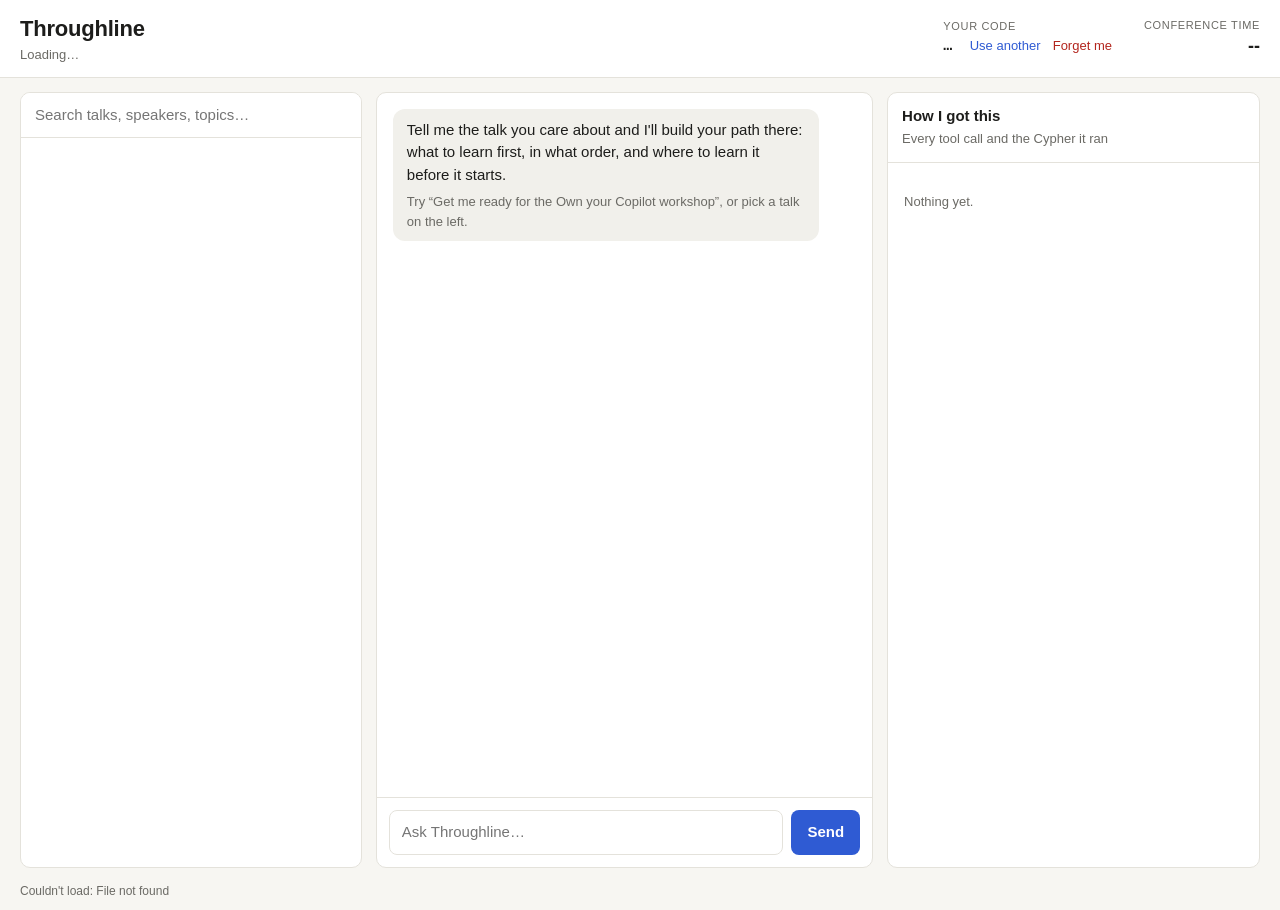
==== web/index.html @ fb311000 "Agent-first app: graph-tool agent, trace panel, concept graph - agent.py: OpenAI agent that answers " ====
<!doctype html>
<html lang="en">
<head>
  <meta charset="utf-8">
  <meta name="viewport" content="width=device-width, initial-scale=1">
  <title>Throughline</title>
  <link rel="stylesheet" href="style.css">
</head>
<body>
  <header class="top">
    <div class="brand">
      <h1>Throughline</h1>
      <p class="sub" id="conference">Loading…</p>
    </div>
    <div class="top-right">
      <div class="attendee">
        <span class="label">Your code</span>
        <span id="attendee-code">…</span>
        <button class="link" id="switch-code" title="Come back with an earlier code">Use another</button>
        <button class="link danger" id="forget" title="Delete everything Throughline remembers about you">Forget me</button>
      </div>
      <div class="clock" title="The on-screen conference clock">
        <span class="label">Conference time</span>
        <span id="clock">--</span>
      </div>
    </div>
  </header>

  <main class="layout">
    <section class="panel schedule">
      <input id="search" type="search" placeholder="Search talks, speakers, topics…" autocomplete="off">
      <div id="talks" class="talks"></div>
    </section>

    <section class="panel chat">
      <div id="messages" class="messages">
        <div class="msg agent">
          <p>Tell me the talk you care about and I'll build your path there: what to learn first, in what order, and where to learn it before it starts.</p>
          <p class="hint">Try “Get me ready for the Own your Copilot workshop”, or pick a talk on the left.</p>
        </div>
      </div>
      <form id="composer" class="composer">
        <input id="input" type="text" placeholder="Ask Throughline…" autocomplete="off">
        <button class="primary" type="submit">Send</button>
      </form>
    </section>

    <section class="panel trace">
      <div class="trace-head">
        <h2>How I got this</h2>
        <span class="muted">Every tool call and the Cypher it ran</span>
      </div>
      <div id="trace" class="trace-list"><p class="muted pad">Nothing yet.</p></div>
    </section>
  </main>

  <footer class="status" id="status"></footer>
  <script src="app.js"></script>
</body>
</html>
---- web/style.css ----
:root {
  --bg: #f7f6f2;
  --panel: #ffffff;
  --ink: #1d1d1b;
  --muted: #6b6a65;
  --line: #e4e2db;
  --accent: #2f5bd3;
  --accent-soft: #e8eefc;
  --danger: #b3261e;
  --code-bg: #f1f0eb;
  --l100: #2e7d4f;
  --l200: #b26a00;
  --l300: #b3261e;
}

@media (prefers-color-scheme: dark) {
  :root {
    --bg: #161615;
    --panel: #1f1f1d;
    --ink: #ecebe6;
    --muted: #a3a29b;
    --line: #34332f;
    --accent: #7c9cff;
    --accent-soft: #263257;
    --danger: #ff7b72;
    --code-bg: #2a2a27;
    --l100: #5fc78a;
    --l200: #f0a33a;
    --l300: #ff7b72;
  }
}

* { box-sizing: border-box; }

body {
  margin: 0;
  background: var(--bg);
  color: var(--ink);
  font: 15px/1.5 -apple-system, BlinkMacSystemFont, "Segoe UI", sans-serif;
}

.top {
  display: flex;
  justify-content: space-between;
  align-items: center;
  gap: 16px;
  padding: 12px 20px;
  border-bottom: 1px solid var(--line);
  background: var(--panel);
}
h1 { margin: 0; font-size: 22px; letter-spacing: -0.01em; }
.sub { margin: 0; color: var(--muted); font-size: 13px; }
.top-right { display: flex; align-items: center; gap: 28px; }
.label { display: block; font-size: 11px; text-transform: uppercase; letter-spacing: 0.06em; color: var(--muted); }
.attendee #attendee-code { font-weight: 700; font-family: ui-monospace, Menlo, monospace; letter-spacing: 0.08em; margin-right: 8px; }
.clock { text-align: right; }
#clock { font-size: 18px; font-weight: 600; font-variant-numeric: tabular-nums; }

button { font: inherit; cursor: pointer; }
.link { border: 0; background: none; color: var(--accent); padding: 0 4px; font-size: 13px; }
.link.danger { color: var(--danger); }

.layout {
  display: grid;
  grid-template-columns: minmax(280px, 1.1fr) minmax(360px, 1.6fr) minmax(300px, 1.2fr);
  gap: 14px;
  padding: 14px 20px;
  height: calc(100vh - 96px);
}

.panel {
  background: var(--panel);
  border: 1px solid var(--line);
  border-radius: 10px;
  overflow: hidden;
  display: flex;
  flex-direction: column;
  min-height: 0;
}

/* schedule */
.schedule input {
  padding: 11px 14px;
  border: 0;
  border-bottom: 1px solid var(--line);
  background: var(--panel);
  color: var(--ink);
  font: inherit;
}
.talks { overflow-y: auto; }
.day { margin: 0; padding: 10px 14px 6px; font-size: 12px; text-transform: uppercase; letter-spacing: 0.06em; color: var(--muted); }
.talk { display: flex; gap: 10px; padding: 9px 14px; border-top: 1px solid var(--line); cursor: pointer; }
.talk:hover { background: color-mix(in srgb, var(--accent) 5%, transparent); }
.when { flex: 0 0 64px; color: var(--muted); font-variant-numeric: tabular-nums; font-size: 13px; padding-top: 1px; }
.what { display: flex; flex-direction: column; gap: 2px; min-width: 0; }
.title { font-weight: 550; font-size: 14px; }
.meta { color: var(--muted); font-size: 12px; }
.actions { display: none; gap: 6px; flex-wrap: wrap; margin-top: 6px; }
.talk.open .actions, .talk:hover .actions { display: flex; }
.chip { border: 1px solid var(--accent); background: var(--accent); color: #fff; border-radius: 999px; padding: 2px 10px; font-size: 12px; }
.chip.ghost { background: none; color: var(--accent); }

.level { display: inline-block; margin-right: 6px; padding: 0 6px; border-radius: 4px; font-size: 11px; font-weight: 700; color: #fff; }
.l100 { background: var(--l100); }
.l200 { background: var(--l200); }
.l300 { background: var(--l300); }

/* chat */
.messages { flex: 1; overflow-y: auto; padding: 16px; display: flex; flex-direction: column; gap: 12px; }
.msg { max-width: 92%; padding: 10px 14px; border-radius: 12px; }
.msg p { margin: 0 0 6px; }
.msg p:last-child { margin-bottom: 0; }
.msg ol { margin: 6px 0; padding-left: 20px; }
.msg li { margin-bottom: 6px; }
.msg.user { align-self: flex-end; background: var(--accent); color: #fff; }
.msg.agent { align-self: flex-start; background: var(--code-bg); }
.msg.card { border: 1px solid var(--line); background: var(--panel); }
.msg.pending { opacity: 0.6; }
.hint, .muted { color: var(--muted); font-size: 13px; }
.note { color: var(--l200); font-size: 13px; }
.error { color: var(--danger); }
.composer { display: flex; gap: 8px; padding: 12px; border-top: 1px solid var(--line); }
.composer input { flex: 1; padding: 10px 12px; border: 1px solid var(--line); border-radius: 8px; background: var(--panel); color: var(--ink); font: inherit; }
.primary { padding: 10px 16px; border: 0; border-radius: 8px; background: var(--accent); color: #fff; font-weight: 600; }

/* trace */
.trace-head { padding: 12px 14px; border-bottom: 1px solid var(--line); }
.trace-head h2 { margin: 0; font-size: 15px; }
.trace-list { overflow-y: auto; padding: 8px; }
.pad { padding: 8px; }
.step { border: 1px solid var(--line); border-radius: 8px; margin-bottom: 8px; padding: 6px 10px; }
.step summary { cursor: pointer; font-size: 13px; }
.step-n { display: inline-block; min-width: 18px; height: 18px; border-radius: 50%; background: var(--accent-soft); color: var(--accent); text-align: center; font-size: 11px; font-weight: 700; line-height: 18px; }
.step code { font-weight: 700; }
pre { white-space: pre-wrap; word-break: break-word; font: 12px/1.45 ui-monospace, Menlo, monospace; border-radius: 6px; padding: 8px; margin: 8px 0 4px; }
.cypher { background: var(--accent-soft); }
.result { background: var(--code-bg); max-height: 260px; overflow-y: auto; }

.status { padding: 0 20px 10px; color: var(--muted); font-size: 12px; }

@media (max-width: 1000px) {
  .layout { grid-template-columns: 1fr; height: auto; }
  .panel { max-height: 70vh; }
  .top { flex-wrap: wrap; }
}
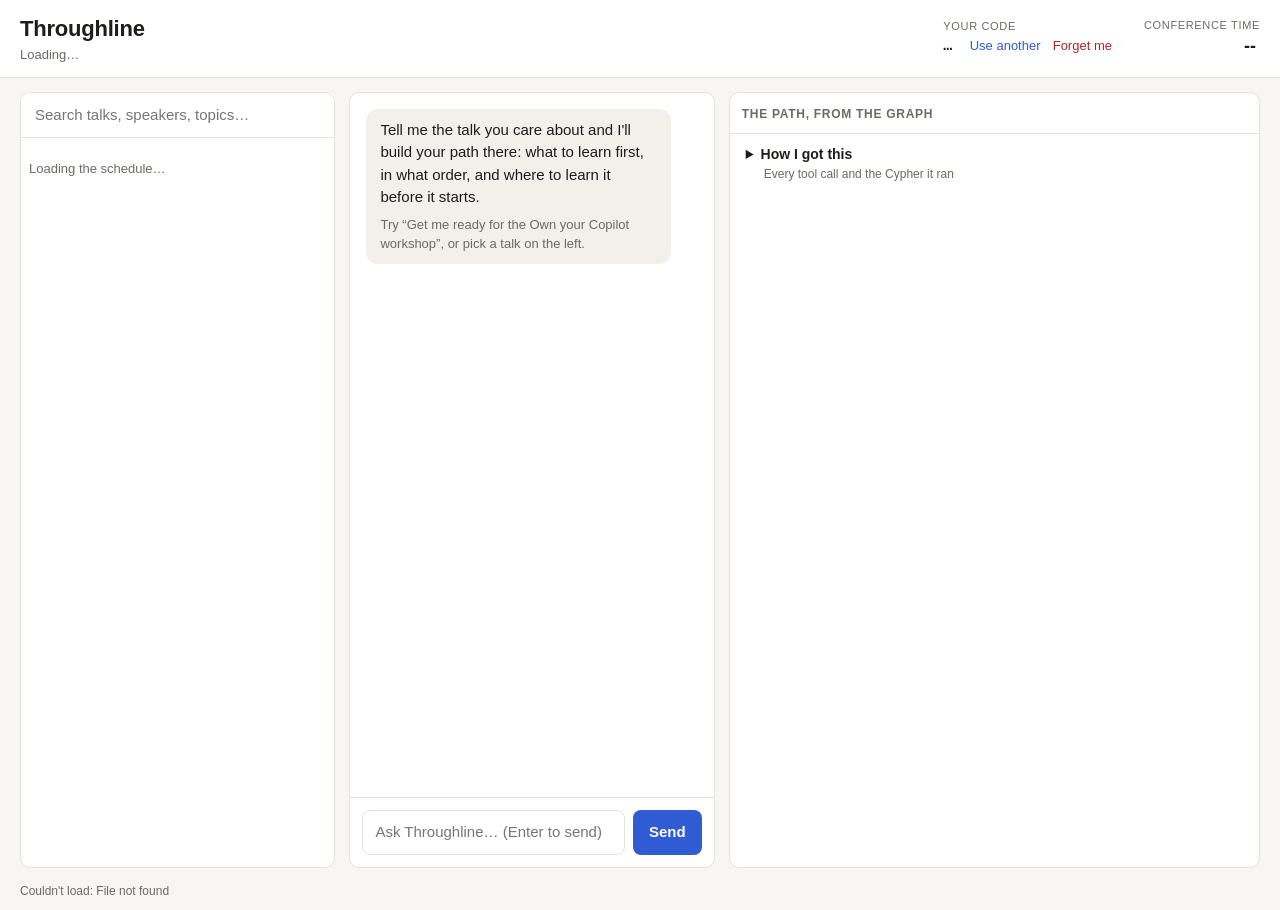
==== commit 3d8bc02c: "Attendee view: clickable path graph, day timeline, readiness progress - The path drawn as a node-lin" ====
--- a/web/index.html
+++ b/web/index.html
@@ -29,7 +29,7 @@
   <main class="layout">
     <section class="panel schedule">
       <input id="search" type="search" placeholder="Search talks, speakers, topics…" autocomplete="off">
-      <div id="talks" class="talks"></div>
+      <div id="talks" class="talks"><p class="muted pad">Loading the schedule…</p></div>
     </section>
 
     <section class="panel chat">
@@ -40,21 +40,49 @@
         </div>
       </div>
       <form id="composer" class="composer">
-        <input id="input" type="text" placeholder="Ask Throughline…" autocomplete="off">
+        <input id="input" type="text" placeholder="Ask Throughline… (Enter to send)" autocomplete="off" enterkeyhint="send">
         <button class="primary" type="submit">Send</button>
       </form>
     </section>
 
-    <section class="panel trace">
-      <div class="trace-head">
-        <h2>How I got this</h2>
-        <span class="muted">Every tool call and the Cypher it ran</span>
+    <section class="panel readiness">
+      <div id="ready-head" class="ready-head"></div>
+      <div class="ready-body">
+        <div id="graph-wrap" class="graph-wrap">
+          <div class="graph-bar">
+            <h3>The path, from the graph</h3>
+            <button class="link" id="toggle-alts" hidden></button>
+          </div>
+          <div id="graph" class="graph" hidden></div>
+          <div id="path" class="path"></div>
+          <div id="legend" class="legend" hidden>
+            <span><i class="sw sw-learn"></i>Where to learn</span>
+            <span><i class="sw sw-concept"></i>Concept to learn</span>
+            <span><i class="sw sw-known"></i>Already known</span>
+            <span><i class="sw sw-target"></i>Your talk</span>
+            <span class="muted"><span id="legend-faded">Faded = other options · </span>Click any box for the evidence</span>
+          </div>
+          <div class="graph-loading" aria-hidden="true"><span class="spinner"></span> Tracing the path…</div>
+        </div>
+        <div id="dayplan" class="dayplan"></div>
+        <details id="how" class="how">
+          <summary><strong>How I got this</strong> <span id="how-count" class="muted"></span>
+            <span class="muted how-sub">Every tool call and the Cypher it ran</span></summary>
+          <div id="trace" class="trace-list"><p class="muted pad">Nothing yet. Ask the agent, or use “Plan without AI” on a talk.</p></div>
+        </details>
       </div>
-      <div id="trace" class="trace-list"><p class="muted pad">Nothing yet.</p></div>
     </section>
   </main>
 
+  <dialog id="detail" class="detail" aria-label="Details">
+    <button class="close" data-close aria-label="Close">×</button>
+    <div id="detail-body"></div>
+  </dialog>
+
   <footer class="status" id="status"></footer>
+  <script src="vendor/cytoscape.min.js"></script>
+  <script src="vendor/dagre.min.js"></script>
+  <script src="vendor/cytoscape-dagre.js"></script>
   <script src="app.js"></script>
 </body>
 </html>
--- a/web/style.css
+++ b/web/style.css
@@ -4,10 +4,16 @@
   --ink: #1d1d1b;
   --muted: #6b6a65;
   --line: #e4e2db;
+  --edge: #c4c1b6;
   --accent: #2f5bd3;
   --accent-soft: #e8eefc;
+  --on-accent: #ffffff;
   --danger: #b3261e;
   --code-bg: #f1f0eb;
+  --ok: #2e7d4f;
+  --ok-soft: #e4f3ea;
+  --warn: #9a5b00;
+  --warn-soft: #fdf1de;
   --l100: #2e7d4f;
   --l200: #b26a00;
   --l300: #b3261e;
@@ -20,17 +26,24 @@
     --ink: #ecebe6;
     --muted: #a3a29b;
     --line: #34332f;
+    --edge: #55534d;
     --accent: #7c9cff;
     --accent-soft: #263257;
+    --on-accent: #10172e;
     --danger: #ff7b72;
     --code-bg: #2a2a27;
-    --l100: #5fc78a;
-    --l200: #f0a33a;
-    --l300: #ff7b72;
+    --ok: #5fc78a;
+    --ok-soft: #1c3326;
+    --warn: #f0a33a;
+    --warn-soft: #3a2b14;
+    --l100: #3f9e68;
+    --l200: #c98420;
+    --l300: #d9534b;
   }
 }
 
 * { box-sizing: border-box; }
+[hidden] { display: none !important; }
 
 body {
   margin: 0;
@@ -54,15 +67,19 @@
 .label { display: block; font-size: 11px; text-transform: uppercase; letter-spacing: 0.06em; color: var(--muted); }
 .attendee #attendee-code { font-weight: 700; font-family: ui-monospace, Menlo, monospace; letter-spacing: 0.08em; margin-right: 8px; }
 .clock { text-align: right; }
-#clock { font-size: 18px; font-weight: 600; font-variant-numeric: tabular-nums; }
+#clock { font-size: 18px; font-weight: 600; font-variant-numeric: tabular-nums; border-radius: 6px; padding: 0 4px; }
+#clock.tick { animation: tick 1.4s ease-out; }
+@keyframes tick { 0% { background: var(--accent-soft); color: var(--accent); } 100% { background: transparent; } }
 
 button { font: inherit; cursor: pointer; }
+button:disabled { cursor: default; opacity: 0.6; }
 .link { border: 0; background: none; color: var(--accent); padding: 0 4px; font-size: 13px; }
 .link.danger { color: var(--danger); }
+:focus-visible { outline: 2px solid var(--accent); outline-offset: 2px; }
 
 .layout {
   display: grid;
-  grid-template-columns: minmax(280px, 1.1fr) minmax(360px, 1.6fr) minmax(300px, 1.2fr);
+  grid-template-columns: minmax(260px, 0.95fr) minmax(320px, 1.1fr) minmax(420px, 1.6fr);
   gap: 14px;
   padding: 14px 20px;
   height: calc(100vh - 96px);
@@ -89,16 +106,23 @@
 }
 .talks { overflow-y: auto; }
 .day { margin: 0; padding: 10px 14px 6px; font-size: 12px; text-transform: uppercase; letter-spacing: 0.06em; color: var(--muted); }
-.talk { display: flex; gap: 10px; padding: 9px 14px; border-top: 1px solid var(--line); cursor: pointer; }
+.talk { display: flex; gap: 10px; padding: 9px 14px; border-top: 1px solid var(--line); cursor: pointer; border-left: 3px solid transparent; }
 .talk:hover { background: color-mix(in srgb, var(--accent) 5%, transparent); }
+.talk.is-target { border-left-color: var(--accent); background: color-mix(in srgb, var(--accent) 8%, transparent); }
+.talk.in-plan { border-left-color: color-mix(in srgb, var(--accent) 55%, transparent); }
+.talk.attended .title { color: var(--muted); }
 .when { flex: 0 0 64px; color: var(--muted); font-variant-numeric: tabular-nums; font-size: 13px; padding-top: 1px; }
 .what { display: flex; flex-direction: column; gap: 2px; min-width: 0; }
 .title { font-weight: 550; font-size: 14px; }
 .meta { color: var(--muted); font-size: 12px; }
 .actions { display: none; gap: 6px; flex-wrap: wrap; margin-top: 6px; }
-.talk.open .actions, .talk:hover .actions { display: flex; }
-.chip { border: 1px solid var(--accent); background: var(--accent); color: #fff; border-radius: 999px; padding: 2px 10px; font-size: 12px; }
+.talk:hover .actions, .talk:focus-within .actions { display: flex; }
+.chip { border: 1px solid var(--accent); background: var(--accent); color: var(--on-accent); border-radius: 999px; padding: 2px 10px; font-size: 12px; }
 .chip.ghost { background: none; color: var(--accent); }
+.badge { display: inline-block; margin-left: 4px; padding: 0 6px; border-radius: 999px; font-size: 11px; font-weight: 600; white-space: nowrap; }
+.badge.target { background: var(--accent); color: var(--on-accent); }
+.badge.plan { background: var(--accent-soft); color: var(--accent); }
+.badge.done { background: var(--ok-soft); color: var(--ok); }
 
 .level { display: inline-block; margin-right: 6px; padding: 0 6px; border-radius: 4px; font-size: 11px; font-weight: 700; color: #fff; }
 .l100 { background: var(--l100); }
@@ -107,26 +131,108 @@
 
 /* chat */
 .messages { flex: 1; overflow-y: auto; padding: 16px; display: flex; flex-direction: column; gap: 12px; }
-.msg { max-width: 92%; padding: 10px 14px; border-radius: 12px; }
+.msg { max-width: 92%; padding: 10px 14px; border-radius: 12px; animation: rise 0.25s ease-out; }
 .msg p { margin: 0 0 6px; }
 .msg p:last-child { margin-bottom: 0; }
 .msg ol { margin: 6px 0; padding-left: 20px; }
 .msg li { margin-bottom: 6px; }
-.msg.user { align-self: flex-end; background: var(--accent); color: #fff; }
+.msg.user { align-self: flex-end; background: var(--accent); color: var(--on-accent); }
 .msg.agent { align-self: flex-start; background: var(--code-bg); }
 .msg.card { border: 1px solid var(--line); background: var(--panel); }
-.msg.pending { opacity: 0.6; }
+.msg.pending { color: var(--muted); }
+.dots span { animation: blink 1.2s infinite; }
+.dots span:nth-child(2) { animation-delay: 0.2s; }
+.dots span:nth-child(3) { animation-delay: 0.4s; }
+@keyframes blink { 0%, 80%, 100% { opacity: 0.2; } 40% { opacity: 1; } }
+@keyframes rise { from { opacity: 0; transform: translateY(4px); } to { opacity: 1; transform: none; } }
 .hint, .muted { color: var(--muted); font-size: 13px; }
-.note { color: var(--l200); font-size: 13px; }
+.small { font-size: 12px; }
+.note { color: var(--warn); font-size: 13px; }
 .error { color: var(--danger); }
 .composer { display: flex; gap: 8px; padding: 12px; border-top: 1px solid var(--line); }
 .composer input { flex: 1; padding: 10px 12px; border: 1px solid var(--line); border-radius: 8px; background: var(--panel); color: var(--ink); font: inherit; }
-.primary { padding: 10px 16px; border: 0; border-radius: 8px; background: var(--accent); color: #fff; font-weight: 600; }
-
-/* trace */
-.trace-head { padding: 12px 14px; border-bottom: 1px solid var(--line); }
-.trace-head h2 { margin: 0; font-size: 15px; }
-.trace-list { overflow-y: auto; padding: 8px; }
+.primary { display: inline-block; padding: 10px 16px; border: 0; border-radius: 8px; background: var(--accent); color: var(--on-accent); font-weight: 600; text-decoration: none; }
+.secondary { padding: 9px 14px; border: 1px solid var(--accent); border-radius: 8px; background: none; color: var(--accent); font-weight: 600; }
+
+/* readiness panel */
+.ready-head { padding: 12px 16px; border-bottom: 1px solid var(--line); }
+.ready-head:empty { display: none; }
+.empty-head h2 { margin: 0 0 4px; font-size: 16px; }
+.empty-head p { margin: 0; }
+.head-title { display: block; border: 0; background: none; padding: 0; color: var(--ink); font-size: 17px; font-weight: 700; text-align: left; line-height: 1.3; }
+.head-title:hover { color: var(--accent); }
+.progress { display: flex; align-items: center; gap: 12px; margin-top: 10px; }
+.bar { flex: 0 0 160px; height: 8px; border-radius: 999px; background: var(--line); overflow: hidden; }
+.bar span { display: block; height: 100%; background: var(--ok); border-radius: inherit; transition: width 0.6s ease; }
+.progress-text { font-size: 14px; }
+
+.ready-banner { display: flex; gap: 12px; align-items: flex-start; margin-top: 10px; padding: 12px 14px; border-radius: 10px; background: var(--ok-soft); border: 1px solid var(--ok); color: var(--ink); }
+.ready-banner strong { font-size: 17px; color: var(--ok); }
+.ready-banner.celebrate { animation: pop 0.7s cubic-bezier(.2, 1.4, .4, 1); }
+.ready-banner.celebrate .big-check { animation: spin-in 0.7s ease-out; }
+@keyframes pop { 0% { transform: scale(0.96); opacity: 0.4; } 60% { transform: scale(1.02); opacity: 1; } 100% { transform: none; } }
+@keyframes spin-in { from { transform: scale(0.3) rotate(-90deg); } to { transform: none; } }
+.big-check { flex: 0 0 auto; display: inline-flex; align-items: center; justify-content: center; width: 34px; height: 34px; border-radius: 50%; background: var(--ok); color: var(--panel); font-weight: 800; font-size: 19px; }
+.big-check.small { width: 22px; height: 22px; font-size: 13px; vertical-align: middle; margin-right: 6px; }
+.known-list { margin: 6px 0 0; padding: 0; list-style: none; font-size: 14px; }
+.tick-mark { color: var(--ok); font-weight: 700; }
+
+.ready-body { flex: 1; min-height: 0; overflow-y: auto; }
+.graph-wrap { position: relative; padding: 8px 12px 6px; border-bottom: 1px solid var(--line); }
+.graph-bar { display: flex; justify-content: space-between; align-items: center; }
+.graph-bar h3, .dayplan h3 { margin: 4px 0; font-size: 12px; text-transform: uppercase; letter-spacing: 0.06em; color: var(--muted); }
+.graph { width: 100%; height: 300px; }
+.graph-empty { padding: 14px 4px; font-size: 14px; }
+.legend { display: flex; flex-wrap: wrap; gap: 6px 14px; padding: 4px 2px 2px; font-size: 12px; color: var(--ink); }
+.legend .muted { font-size: 12px; }
+.sw { display: inline-block; width: 12px; height: 12px; border-radius: 3px; margin-right: 5px; vertical-align: -1px; border: 2px solid var(--edge); background: var(--panel); }
+.sw-learn { border-color: var(--accent); }
+.sw-concept { border-color: var(--accent); background: var(--accent-soft); }
+.sw-known { border-color: var(--ok); background: var(--ok-soft); }
+.sw-target { border-color: var(--accent); background: var(--accent); }
+.graph-loading { display: none; position: absolute; inset: 0; align-items: center; justify-content: center; gap: 8px; background: color-mix(in srgb, var(--panel) 75%, transparent); color: var(--muted); font-size: 14px; }
+.graph-wrap.loading .graph-loading { display: flex; }
+.spinner { width: 16px; height: 16px; border-radius: 50%; border: 2px solid var(--line); border-top-color: var(--accent); animation: spin 0.8s linear infinite; }
+@keyframes spin { to { transform: rotate(360deg); } }
+
+/* the day plan */
+.dayplan { padding: 8px 16px 12px; border-bottom: 1px solid var(--line); }
+.dayplan:empty { display: none; }
+.timeline { list-style: none; margin: 4px 0 0; padding: 0; position: relative; }
+.timeline::before { content: ""; position: absolute; left: 81px; top: 8px; bottom: 8px; width: 2px; background: var(--line); }
+.row { display: grid; grid-template-columns: 66px 1fr; gap: 32px; padding: 8px 0; position: relative; animation: rise 0.3s ease-out; }
+.row::before { content: ""; position: absolute; left: 75px; top: 14px; width: 12px; height: 12px; border-radius: 50%; background: var(--panel); border: 2px solid var(--accent); }
+.row.final::before { background: var(--accent); }
+.row.has-clash::before, .row.gap::before { border-color: var(--warn); }
+.row.explainer::before { border-style: dashed; }
+.row-time { text-align: right; font-variant-numeric: tabular-nums; line-height: 1.25; }
+.row-time span { display: block; font-size: 11px; text-transform: uppercase; letter-spacing: 0.05em; color: var(--muted); }
+.row-time strong { font-size: 14px; white-space: nowrap; }
+.row-what { min-width: 0; }
+.row-title { display: block; border: 0; background: none; padding: 0; color: var(--ink); font-weight: 600; font-size: 14px; text-align: left; text-decoration: none; line-height: 1.35; }
+button.row-title:hover, a.row-title:hover { color: var(--accent); }
+a.row-title { color: var(--accent); }
+.row.final .row-title { color: var(--accent); }
+.covers { display: flex; flex-wrap: wrap; gap: 4px; margin-top: 4px; }
+.cover { font-size: 12px; padding: 1px 8px; border-radius: 999px; background: var(--accent-soft); color: var(--accent); font-weight: 600; }
+.row-note { margin-top: 6px; font-size: 13px; color: var(--muted); }
+.row-note.clash { padding: 4px 8px; border-radius: 6px; background: var(--warn-soft); color: var(--warn); font-weight: 550; }
+
+/* how I got this */
+.how { padding: 0 12px 12px; }
+.how > summary { cursor: pointer; padding: 10px 4px; font-size: 14px; }
+.how-sub { display: block; font-size: 12px; margin-left: 18px; }
+.trace-list { padding: 0; }
+
+/* text fallback for the path */
+.path:empty { display: none; }
+.node { border: 1px solid var(--line); border-radius: 8px; padding: 8px 10px; font-size: 13px; background: var(--panel); }
+.node.target { border-color: var(--accent); background: var(--accent-soft); font-weight: 600; }
+.node.ready { border-color: var(--ok); margin-top: 8px; }
+.node .why, .node .learn { margin-top: 4px; }
+q { color: var(--muted); font-style: italic; }
+.arrow { text-align: center; color: var(--muted); line-height: 1.4; }
+.unsure { font-size: 11px; color: var(--warn); border: 1px solid var(--warn); border-radius: 4px; padding: 0 4px; font-style: normal; }
 .pad { padding: 8px; }
 .step { border: 1px solid var(--line); border-radius: 8px; margin-bottom: 8px; padding: 6px 10px; }
 .step summary { cursor: pointer; font-size: 13px; }
@@ -136,10 +242,34 @@
 .cypher { background: var(--accent-soft); }
 .result { background: var(--code-bg); max-height: 260px; overflow-y: auto; }
 
+/* details dialog */
+.detail { width: min(600px, 92vw); max-height: 86vh; padding: 22px 24px 18px; border: 1px solid var(--line); border-radius: 14px; background: var(--panel); color: var(--ink); box-shadow: 0 20px 60px rgba(0, 0, 0, 0.25); }
+.detail[open] { animation: rise 0.2s ease-out; }
+.detail::backdrop { background: rgba(10, 10, 10, 0.4); }
+.detail h2 { margin: 2px 32px 8px 0; font-size: 20px; line-height: 1.3; }
+.detail h3 { margin: 16px 0 6px; font-size: 12px; text-transform: uppercase; letter-spacing: 0.06em; color: var(--muted); }
+.detail .close { position: absolute; top: 10px; right: 12px; border: 0; background: none; color: var(--muted); font-size: 24px; line-height: 1; padding: 4px 8px; }
+.detail .close:hover { color: var(--ink); }
+.definition { font-size: 15px; }
+.abstract { font-size: 14px; }
+.facts { display: flex; flex-wrap: wrap; gap: 6px 16px; font-size: 14px; margin-bottom: 8px; }
+.evidence { margin: 0; padding-left: 18px; font-size: 14px; }
+.evidence li { margin-bottom: 6px; }
+.evidence li.alt { color: var(--muted); }
+.pill { display: inline-block; padding: 0 8px; border-radius: 999px; font-size: 12px; font-weight: 600; background: var(--accent-soft); color: var(--accent); }
+.pill.ok { background: var(--ok-soft); color: var(--ok); }
+.topics { display: flex; flex-wrap: wrap; gap: 4px; margin-top: 10px; }
+.topic { font-size: 12px; padding: 1px 8px; border-radius: 999px; border: 1px solid var(--line); color: var(--muted); }
+.dialog-actions { display: flex; flex-wrap: wrap; gap: 8px; margin-top: 16px; }
+
 .status { padding: 0 20px 10px; color: var(--muted); font-size: 12px; }
 
-@media (max-width: 1000px) {
+@media (prefers-reduced-motion: reduce) {
+  *, *::before, *::after { animation: none !important; transition: none !important; }
+}
+
+@media (max-width: 1100px) {
   .layout { grid-template-columns: 1fr; height: auto; }
-  .panel { max-height: 70vh; }
+  .panel { max-height: 80vh; }
   .top { flex-wrap: wrap; }
 }
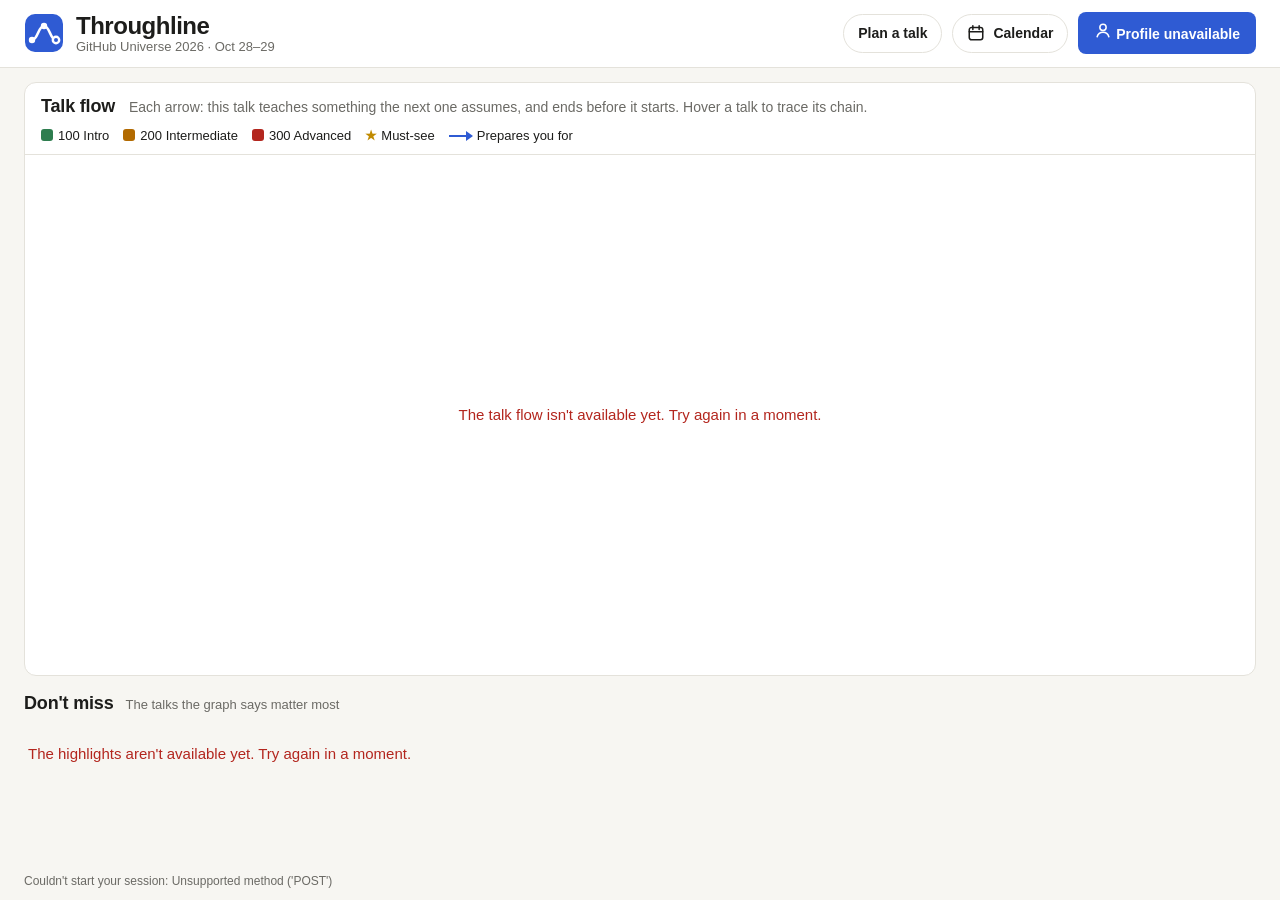
==== commit ca257fdc: "Landing page: the conference as a talk flow, don't-miss talks, calendar - Talk flow graph (Cytoscape" ====
--- a/web/index.html
+++ b/web/index.html
@@ -4,85 +4,109 @@
   <meta charset="utf-8">
   <meta name="viewport" content="width=device-width, initial-scale=1">
   <title>Throughline</title>
-  <link rel="stylesheet" href="style.css">
+  <link rel="icon" href="data:image/svg+xml,%3Csvg xmlns='http://www.w3.org/2000/svg' viewBox='0 0 40 40'%3E%3Crect width='40' height='40' rx='10' fill='%232f5bd3'/%3E%3Cpath d='M8 27C14 27 14 13 20 13S26 27 32 27' fill='none' stroke='white' stroke-width='3' stroke-linecap='round'/%3E%3C/svg%3E">
+  <link rel="stylesheet" href="landing.css">
 </head>
 <body>
-  <header class="top">
-    <div class="brand">
-      <h1>Throughline</h1>
-      <p class="sub" id="conference">Loading…</p>
-    </div>
-    <div class="top-right">
-      <div class="attendee">
-        <span class="label">Your code</span>
-        <span id="attendee-code">…</span>
-        <button class="link" id="switch-code" title="Come back with an earlier code">Use another</button>
-        <button class="link danger" id="forget" title="Delete everything Throughline remembers about you">Forget me</button>
-      </div>
-      <div class="clock" title="The on-screen conference clock">
-        <span class="label">Conference time</span>
-        <span id="clock">--</span>
-      </div>
-    </div>
+  <header class="lp-top">
+    <a class="lp-brand" href="/" aria-label="Throughline home">
+      <svg class="lp-logo" viewBox="0 0 40 40" aria-hidden="true">
+        <rect x="1" y="1" width="38" height="38" rx="10" class="lp-logo-bg"/>
+        <path d="M8 27 C 14 27, 14 13, 20 13 S 26 27, 32 27" class="lp-logo-line"/>
+        <circle cx="8" cy="27" r="3.2" class="lp-logo-dot"/>
+        <circle cx="20" cy="13" r="3.2" class="lp-logo-dot"/>
+        <circle cx="32" cy="27" r="3.2" class="lp-logo-dot lp-logo-end"/>
+      </svg>
+      <span class="lp-brand-text">
+        <span class="lp-wordmark">Throughline</span>
+        <span class="lp-sub">GitHub Universe 2026 · Oct 28–29</span>
+      </span>
+    </a>
+    <nav class="lp-actions">
+      <a class="lp-btn ghost" href="/talk.html">Plan a talk</a>
+      <button class="lp-btn ghost" id="open-calendar" type="button" aria-haspopup="dialog">
+        <svg viewBox="0 0 20 20" aria-hidden="true"><rect x="2.5" y="4" width="15" height="13.5" rx="2.5"/><path d="M2.5 8.5h15M6.5 2v4M13.5 2v4"/></svg>
+        Calendar
+      </button>
+      <button class="lp-btn primary" id="open-profile" type="button" aria-haspopup="dialog">
+        <svg viewBox="0 0 20 20" aria-hidden="true"><circle cx="10" cy="7" r="3.5"/><path d="M3.5 17.5c1-3.5 3.5-5 6.5-5s5.5 1.5 6.5 5"/></svg>
+        <span id="profile-label">Set up profile</span>
+      </button>
+    </nav>
   </header>
 
-  <main class="layout">
-    <section class="panel schedule">
-      <input id="search" type="search" placeholder="Search talks, speakers, topics…" autocomplete="off">
-      <div id="talks" class="talks"><p class="muted pad">Loading the schedule…</p></div>
+  <main class="lp-main">
+    <section class="lp-flow" aria-labelledby="flow-title">
+      <div class="lp-flow-head">
+        <p class="lp-explain"><span class="lp-h2" id="flow-title">Talk flow</span>
+          Each arrow: this talk teaches something the next one assumes, and ends before it starts. Hover a talk to trace its chain.</p>
+        <div class="lp-legend" id="flow-legend">
+          <span><i class="lv l100"></i>100 Intro</span>
+          <span><i class="lv l200"></i>200 Intermediate</span>
+          <span><i class="lv l300"></i>300 Advanced</span>
+          <span><b class="mk star">★</b>Must-see</span>
+          <span id="legend-ready" hidden><b class="mk ok">✓</b>You're ready</span>
+          <span class="lp-legend-arrow"><i class="arr"></i>Prepares you for</span>
+        </div>
+        <span class="muted lp-stats" id="flow-stats"></span>
+      </div>
+      <div class="lp-canvas-wrap" id="flow-wrap">
+        <div id="flow" class="lp-canvas" aria-label="Talks laid out by time; arrows show which talks prepare you for which"></div>
+        <div class="lp-zoom" id="flow-zoom" hidden>
+          <button type="button" data-zoom="in" aria-label="Zoom in">+</button>
+          <button type="button" data-zoom="out" aria-label="Zoom out">−</button>
+          <button type="button" data-zoom="fit" aria-label="Fit to width">Fit</button>
+        </div>
+        <div class="lp-card" id="flow-card" role="status" hidden></div>
+        <div class="lp-state" id="flow-state"><span class="spinner"></span> Building the talk flow from the graph…</div>
+      </div>
     </section>
 
-    <section class="panel chat">
-      <div id="messages" class="messages">
-        <div class="msg agent">
-          <p>Tell me the talk you care about and I'll build your path there: what to learn first, in what order, and where to learn it before it starts.</p>
-          <p class="hint">Try “Get me ready for the Own your Copilot workshop”, or pick a talk on the left.</p>
-        </div>
+    <section class="lp-featured" aria-labelledby="featured-title">
+      <div class="lp-featured-head">
+        <h2 id="featured-title">Don't miss</h2>
+        <span class="muted" id="featured-sub">The talks the graph says matter most</span>
       </div>
-      <form id="composer" class="composer">
-        <input id="input" type="text" placeholder="Ask Throughline… (Enter to send)" autocomplete="off" enterkeyhint="send">
-        <button class="primary" type="submit">Send</button>
-      </form>
-    </section>
-
-    <section class="panel readiness">
-      <div id="ready-head" class="ready-head"></div>
-      <div class="ready-body">
-        <div id="graph-wrap" class="graph-wrap">
-          <div class="graph-bar">
-            <h3>The path, from the graph</h3>
-            <button class="link" id="toggle-alts" hidden></button>
-          </div>
-          <div id="graph" class="graph" hidden></div>
-          <div id="path" class="path"></div>
-          <div id="legend" class="legend" hidden>
-            <span><i class="sw sw-learn"></i>Where to learn</span>
-            <span><i class="sw sw-concept"></i>Concept to learn</span>
-            <span><i class="sw sw-known"></i>Already known</span>
-            <span><i class="sw sw-target"></i>Your talk</span>
-            <span class="muted"><span id="legend-faded">Faded = other options · </span>Click any box for the evidence</span>
-          </div>
-          <div class="graph-loading" aria-hidden="true"><span class="spinner"></span> Tracing the path…</div>
-        </div>
-        <div id="dayplan" class="dayplan"></div>
-        <details id="how" class="how">
-          <summary><strong>How I got this</strong> <span id="how-count" class="muted"></span>
-            <span class="muted how-sub">Every tool call and the Cypher it ran</span></summary>
-          <div id="trace" class="trace-list"><p class="muted pad">Nothing yet. Ask the agent, or use “Plan without AI” on a talk.</p></div>
-        </details>
+      <div class="lp-cards" id="featured">
+        <div class="lp-cards-state"><span class="spinner"></span> Picking the talks you shouldn't miss…</div>
       </div>
     </section>
   </main>
 
-  <dialog id="detail" class="detail" aria-label="Details">
-    <button class="close" data-close aria-label="Close">×</button>
-    <div id="detail-body"></div>
+  <dialog id="calendar" class="lp-calendar" aria-labelledby="cal-title">
+    <div class="cal-head">
+      <div>
+        <h2 id="cal-title">Your two days</h2>
+        <p class="muted" id="cal-sub">Every talk, by time and room. Click one to plan for it.</p>
+      </div>
+      <div class="cal-legend">
+        <span><i class="lv l100"></i>100</span>
+        <span><i class="lv l200"></i>200</span>
+        <span><i class="lv l300"></i>300</span>
+        <span><i class="sw-saved"></i>Saved</span>
+        <span><i class="sw-prep"></i>Prep for a saved talk</span>
+      </div>
+      <button class="cal-close" type="button" data-close aria-label="Close calendar">×</button>
+    </div>
+    <div class="cal-body" id="cal-body"><div class="lp-cards-state"><span class="spinner"></span> Loading the schedule…</div></div>
   </dialog>
 
-  <footer class="status" id="status"></footer>
+  <dialog id="profile" class="lp-dialog" aria-labelledby="pf-title">
+    <button class="cal-close" type="button" data-close aria-label="Close">×</button>
+    <div id="profile-body"></div>
+  </dialog>
+
+  <datalist id="role-options">
+    <option value="Developer"></option>
+    <option value="Team lead / manager"></option>
+    <option value="Platform / DevOps"></option>
+    <option value="Security"></option>
+    <option value="Student"></option>
+    <option value="Other"></option>
+  </datalist>
+
+  <footer class="lp-status" id="status"></footer>
   <script src="vendor/cytoscape.min.js"></script>
-  <script src="vendor/dagre.min.js"></script>
-  <script src="vendor/cytoscape-dagre.js"></script>
-  <script src="app.js"></script>
+  <script src="landing.js"></script>
 </body>
 </html>
--- a/web/landing.css
+++ b/web/landing.css
@@ -0,0 +1,258 @@
+/* Throughline landing page. Same palette as the attendee page (style.css). */
+:root {
+  --bg: #f7f6f2;
+  --panel: #ffffff;
+  --ink: #1d1d1b;
+  --muted: #6b6a65;
+  --line: #e4e2db;
+  --edge: #c4c1b6;
+  --accent: #2f5bd3;
+  --accent-soft: #e8eefc;
+  --on-accent: #ffffff;
+  --danger: #b3261e;
+  --code-bg: #f1f0eb;
+  --ok: #2e7d4f;
+  --ok-soft: #e4f3ea;
+  --warn: #9a5b00;
+  --warn-soft: #fdf1de;
+  --star: #c08a00;
+  --l100: #2e7d4f;
+  --l200: #b26a00;
+  --l300: #b3261e;
+  --l0: #8a887f;
+  --shadow: 0 10px 30px rgba(20, 20, 15, 0.12);
+}
+
+@media (prefers-color-scheme: dark) {
+  :root {
+    --bg: #161615;
+    --panel: #1f1f1d;
+    --ink: #ecebe6;
+    --muted: #a3a29b;
+    --line: #34332f;
+    --edge: #5f5d56;
+    --accent: #7c9cff;
+    --accent-soft: #263257;
+    --on-accent: #10172e;
+    --danger: #ff7b72;
+    --code-bg: #2a2a27;
+    --ok: #5fc78a;
+    --ok-soft: #1c3326;
+    --warn: #f0a33a;
+    --warn-soft: #3a2b14;
+    --star: #f2c14e;
+    --l100: #3f9e68;
+    --l200: #c98420;
+    --l300: #d9534b;
+    --l0: #77756e;
+    --shadow: 0 10px 30px rgba(0, 0, 0, 0.45);
+  }
+}
+
+* { box-sizing: border-box; }
+[hidden] { display: none !important; }
+html, body { margin: 0; }
+body {
+  background: var(--bg);
+  color: var(--ink);
+  font: 15px/1.5 -apple-system, BlinkMacSystemFont, "Segoe UI", sans-serif;
+  min-height: 100vh;
+  display: flex;
+  flex-direction: column;
+}
+button { font: inherit; cursor: pointer; color: inherit; }
+:focus-visible { outline: 2px solid var(--accent); outline-offset: 2px; }
+.muted { color: var(--muted); font-size: 13px; }
+.small { font-size: 12px; }
+
+/* ---- header ---- */
+.lp-top {
+  display: flex; justify-content: space-between; align-items: center; gap: 16px;
+  padding: 12px 24px; background: var(--panel); border-bottom: 1px solid var(--line);
+}
+.lp-brand { display: flex; align-items: center; gap: 12px; color: var(--ink); text-decoration: none; }
+.lp-logo { width: 40px; height: 40px; flex: 0 0 auto; }
+.lp-logo-bg { fill: var(--accent); }
+.lp-logo-line { fill: none; stroke: var(--on-accent); stroke-width: 2.6; stroke-linecap: round; }
+.lp-logo-dot { fill: var(--on-accent); }
+.lp-logo-end { fill: var(--accent); stroke: var(--on-accent); stroke-width: 2.4; }
+.lp-brand-text { display: flex; flex-direction: column; line-height: 1.15; }
+.lp-wordmark { font-size: 24px; font-weight: 750; letter-spacing: -0.02em; }
+.lp-sub { color: var(--muted); font-size: 13px; }
+.lp-actions { display: flex; align-items: center; gap: 10px; }
+.lp-btn {
+  display: inline-flex; align-items: center; gap: 8px; padding: 8px 14px;
+  border-radius: 999px; border: 1px solid var(--line); background: var(--panel);
+  color: var(--ink); font-size: 14px; font-weight: 600; text-decoration: none; white-space: nowrap;
+  max-width: 320px;
+}
+.lp-btn svg { width: 18px; height: 18px; fill: none; stroke: currentColor; stroke-width: 1.7; stroke-linecap: round; flex: 0 0 auto; }
+.lp-btn:hover { border-color: var(--accent); color: var(--accent); }
+.lp-btn.primary { background: var(--accent); border-color: var(--accent); color: var(--on-accent); }
+.lp-btn.primary:hover { filter: brightness(1.08); color: var(--on-accent); }
+.lp-btn #profile-label { overflow: hidden; text-overflow: ellipsis; }
+
+/* ---- main ---- */
+.lp-main { flex: 1; display: flex; flex-direction: column; gap: 14px; padding: 14px 24px 8px; min-height: 0; }
+h2 { margin: 0; font-size: 18px; letter-spacing: -0.01em; }
+
+.lp-flow {
+  background: var(--panel); border: 1px solid var(--line); border-radius: 12px;
+  display: flex; flex-direction: column; overflow: hidden;
+}
+.lp-flow-head { display: flex; align-items: center; gap: 6px 22px; flex-wrap: wrap; padding: 10px 16px 9px; border-bottom: 1px solid var(--line); }
+.lp-explain { margin: 0; color: var(--muted); font-size: 14px; flex: 1 1 100%; }
+.lp-h2 { color: var(--ink); font-size: 18px; font-weight: 700; letter-spacing: -0.01em; margin-right: 10px; }
+.lp-stats { margin-left: auto; }
+.lp-legend { display: flex; flex-wrap: wrap; gap: 4px 14px; font-size: 13px; align-items: center; }
+.lv { display: inline-block; width: 12px; height: 12px; border-radius: 3px; margin-right: 5px; vertical-align: -1px; }
+.lv.l100 { background: var(--l100); }
+.lv.l200 { background: var(--l200); }
+.lv.l300 { background: var(--l300); }
+.mk { margin-right: 4px; }
+.mk.star { color: var(--star); }
+.mk.ok { color: var(--ok); }
+.arr { display: inline-block; width: 22px; height: 2px; background: var(--accent); margin-right: 6px; vertical-align: 3px; position: relative; }
+.arr::after { content: ""; position: absolute; right: -2px; top: -4px; border: 5px solid transparent; border-left: 7px solid var(--accent); border-right: 0; }
+
+.lp-canvas-wrap { position: relative; height: max(380px, calc(100vh - 380px)); }
+.lp-canvas { position: absolute; inset: 0; }
+.lp-zoom { position: absolute; right: 12px; bottom: 12px; display: flex; gap: 4px; }
+.lp-zoom button { min-width: 34px; height: 32px; padding: 0 10px; border: 1px solid var(--line); border-radius: 8px; background: var(--panel); font-weight: 700; box-shadow: var(--shadow); }
+.lp-zoom button:hover { border-color: var(--accent); color: var(--accent); }
+.lp-state { position: absolute; inset: 0; display: flex; align-items: center; justify-content: center; gap: 10px; color: var(--muted); font-size: 15px; text-align: center; padding: 24px; }
+.lp-state.error { color: var(--danger); }
+
+.lp-card {
+  position: absolute; z-index: 5; width: 300px; padding: 12px 14px; pointer-events: none;
+  background: var(--panel); border: 1px solid var(--line); border-radius: 10px; box-shadow: var(--shadow);
+  font-size: 13px; animation: rise 0.15s ease-out;
+}
+.lp-card h3 { margin: 4px 0 4px; font-size: 15px; line-height: 1.3; }
+.lp-card .facts { color: var(--muted); }
+.lp-card .counts { display: flex; gap: 6px; flex-wrap: wrap; margin-top: 8px; }
+.lp-card .hint { margin-top: 8px; color: var(--accent); font-weight: 600; font-size: 12px; }
+.lp-card .concepts { display: flex; flex-wrap: wrap; gap: 4px; margin-top: 6px; }
+.pill { display: inline-block; padding: 1px 8px; border-radius: 999px; font-size: 12px; font-weight: 600; background: var(--accent-soft); color: var(--accent); }
+.pill.ok { background: var(--ok-soft); color: var(--ok); }
+.pill.star { background: var(--warn-soft); color: var(--warn); }
+.pill.plain { background: var(--code-bg); color: var(--muted); }
+.level { display: inline-block; padding: 0 6px; border-radius: 4px; font-size: 11px; font-weight: 700; color: #fff; }
+.level.l100 { background: var(--l100); }
+.level.l200 { background: var(--l200); }
+.level.l300 { background: var(--l300); }
+.level.l0 { background: var(--l0); }
+
+/* ---- don't miss ---- */
+.lp-featured-head { display: flex; align-items: baseline; gap: 12px; margin-bottom: 8px; }
+.lp-cards { display: grid; grid-template-columns: repeat(4, minmax(0, 1fr)); gap: 10px; }
+@media (max-width: 1100px) { .lp-cards { grid-template-columns: repeat(auto-fill, minmax(240px, 1fr)); } }
+.lp-cards-state { grid-column: 1 / -1; display: flex; align-items: center; gap: 10px; color: var(--muted); padding: 18px 4px; }
+.lp-cards-state.error { color: var(--danger); }
+.ft {
+  display: flex; flex-direction: column; gap: 4px; padding: 10px 12px 10px 14px; text-align: left;
+  background: var(--panel); border: 1px solid var(--line); border-left: 4px solid var(--l0); border-radius: 10px;
+  color: var(--ink); text-decoration: none; min-width: 0; transition: border-color 0.15s, transform 0.15s;
+}
+.ft:hover { border-color: var(--accent); transform: translateY(-1px); }
+.ft.l100 { border-left-color: var(--l100); }
+.ft.l200 { border-left-color: var(--l200); }
+.ft.l300 { border-left-color: var(--l300); }
+.ft-reason { display: flex; gap: 6px; flex-wrap: wrap; }
+.ft-title { font-weight: 650; font-size: 14px; line-height: 1.3; display: -webkit-box; -webkit-line-clamp: 2; -webkit-box-orient: vertical; overflow: hidden; }
+.ft-meta { color: var(--muted); font-size: 12px; white-space: nowrap; overflow: hidden; text-overflow: ellipsis; }
+
+.lp-status { padding: 4px 24px 10px; color: var(--muted); font-size: 12px; }
+
+/* ---- calendar ---- */
+.lp-calendar {
+  width: 100vw; height: 100vh; max-width: none; max-height: none; margin: 0; padding: 0; border: 0;
+  background: var(--bg); color: var(--ink);
+}
+.lp-calendar[open] { display: flex; flex-direction: column; animation: rise 0.18s ease-out; }
+.lp-calendar::backdrop { background: rgba(10, 10, 10, 0.4); }
+.cal-head { display: flex; align-items: center; gap: 12px 28px; flex-wrap: wrap; padding: 12px 24px; background: var(--panel); border-bottom: 1px solid var(--line); position: relative; padding-right: 72px; }
+.cal-head p { margin: 2px 0 0; }
+.cal-legend { display: flex; flex-wrap: wrap; gap: 4px 14px; font-size: 13px; align-items: center; margin-left: auto; }
+.sw-saved, .sw-prep { display: inline-block; width: 14px; height: 12px; border-radius: 3px; margin-right: 5px; vertical-align: -1px; }
+.sw-saved { background: var(--accent); }
+.sw-prep { border: 2px dashed var(--accent); background: var(--accent-soft); }
+.cal-close { position: absolute; top: 10px; right: 16px; border: 0; background: none; color: var(--muted); font-size: 28px; line-height: 1; padding: 4px 10px; border-radius: 8px; }
+.cal-close:hover { color: var(--ink); background: var(--code-bg); }
+.cal-body { flex: 1; overflow: auto; padding: 0 24px 20px; }
+.cal-grid { display: grid; grid-template-columns: 64px 1fr 1fr; gap: 0 14px; min-width: 900px; }
+.cal-dayhead { position: sticky; top: 0; z-index: 3; background: var(--bg); padding: 12px 0 8px; font-weight: 700; font-size: 15px; border-bottom: 1px solid var(--line); }
+.cal-dayhead .muted { font-weight: 400; margin-left: 6px; }
+.cal-hours, .cal-col { position: relative; }
+.cal-hour { position: absolute; right: 0; transform: translateY(-50%); font-size: 12px; color: var(--muted); font-variant-numeric: tabular-nums; white-space: nowrap; }
+.cal-col { border-left: 1px solid var(--line); }
+.cal-line { position: absolute; left: 0; right: 0; border-top: 1px solid var(--line); }
+.cal-line.half { border-top-style: dotted; opacity: 0.6; }
+.ev {
+  position: absolute; overflow: hidden; padding: 2px 5px 2px 6px; text-align: left;
+  border: 1px solid color-mix(in srgb, var(--lc) 40%, transparent); border-left: 4px solid var(--lc);
+  background: color-mix(in srgb, var(--lc) 13%, var(--panel)); color: var(--ink);
+  border-radius: 6px; font-size: 11.5px; line-height: 1.25; text-decoration: none; hyphens: auto;
+}
+.ev:hover { z-index: 4; box-shadow: var(--shadow); border-color: var(--accent); }
+.ev.l100 { --lc: var(--l100); }
+.ev.l200 { --lc: var(--l200); }
+.ev.l300 { --lc: var(--l300); }
+.ev.l0 { --lc: var(--l0); }
+.ev-time { display: block; color: var(--muted); font-variant-numeric: tabular-nums; font-size: 10.5px; }
+.ev-title { display: block; font-weight: 600; overflow-wrap: anywhere; }
+.ev.tiny { display: flex; gap: 4px; align-items: baseline; white-space: nowrap; }
+.ev.tiny .ev-title { overflow: hidden; text-overflow: ellipsis; overflow-wrap: normal; }
+.ev.tiny .ev-room, .ev.tiny .ev-tag { display: none; }
+.ev.tiny .ev-time { flex: 0 0 auto; }
+.ev-room { display: block; color: var(--muted); font-size: 10.5px; white-space: nowrap; overflow: hidden; text-overflow: ellipsis; }
+.cal-dim .ev:not(.saved):not(.prep) { opacity: 0.5; }
+.ev.saved { background: var(--accent); border-color: var(--accent); color: var(--on-accent); z-index: 2; box-shadow: 0 0 0 2px var(--panel); }
+.ev.saved .ev-time, .ev.saved .ev-room { color: color-mix(in srgb, var(--on-accent) 80%, transparent); }
+.ev.prep { border: 2px dashed var(--accent); border-left: 4px solid var(--accent); background: var(--accent-soft); z-index: 2; }
+.ev-tag { display: inline-block; margin-top: 2px; padding: 0 5px; border-radius: 999px; font-size: 10px; font-weight: 700; background: var(--accent); color: var(--on-accent); }
+.ev.saved .ev-tag { background: var(--on-accent); color: var(--accent); }
+.cal-now { position: absolute; left: 0; right: 0; border-top: 2px solid var(--danger); z-index: 3; pointer-events: none; }
+.cal-now span { position: absolute; left: 0; top: -9px; background: var(--danger); color: #fff; font-size: 10px; font-weight: 700; padding: 0 5px; border-radius: 4px; }
+
+/* ---- profile dialog ---- */
+.lp-dialog {
+  width: min(560px, 92vw); padding: 22px 24px 18px; border: 1px solid var(--line); border-radius: 14px;
+  background: var(--panel); color: var(--ink); box-shadow: var(--shadow);
+}
+.lp-dialog[open] { animation: rise 0.2s ease-out; }
+.lp-dialog::backdrop { background: rgba(10, 10, 10, 0.4); }
+.lp-dialog h2 { margin: 2px 32px 4px 0; font-size: 20px; }
+.label { display: block; font-size: 11px; text-transform: uppercase; letter-spacing: 0.06em; color: var(--muted); }
+.profile-form { display: flex; flex-direction: column; gap: 14px; margin-top: 12px; }
+.field { display: flex; flex-direction: column; gap: 6px; border: 0; padding: 0; margin: 0; }
+.field > span, .field > legend { font-size: 12px; text-transform: uppercase; letter-spacing: 0.06em; color: var(--muted); padding: 0; }
+.field input { padding: 8px 10px; border: 1px solid var(--line); border-radius: 8px; background: var(--panel); color: var(--ink); font: inherit; }
+.segs { display: flex; flex-wrap: wrap; gap: 6px; }
+.seg input { position: absolute; opacity: 0; pointer-events: none; }
+.seg span { display: inline-block; padding: 5px 12px; border: 1px solid var(--line); border-radius: 999px; font-size: 14px; cursor: pointer; }
+.seg input:checked + span { border-color: var(--accent); background: var(--accent-soft); color: var(--accent); font-weight: 600; }
+.seg input:focus-visible + span { outline: 2px solid var(--accent); outline-offset: 2px; }
+.tags { display: flex; flex-wrap: wrap; gap: 6px; }
+.tags:empty { display: none; }
+.tag { display: inline-flex; align-items: center; gap: 2px; padding: 2px 4px 2px 10px; border-radius: 999px; background: var(--accent-soft); color: var(--accent); font-size: 13px; font-weight: 600; }
+.tag button { border: 0; background: none; color: inherit; padding: 0 4px; font-size: 15px; line-height: 1; }
+.dialog-actions { display: flex; flex-wrap: wrap; gap: 10px; align-items: center; margin-top: 4px; }
+.primary { display: inline-block; padding: 9px 16px; border: 0; border-radius: 8px; background: var(--accent); color: var(--on-accent); font-weight: 600; text-decoration: none; }
+.lp-dialog .cal-close { top: 8px; right: 10px; }
+.lp-dialog a { color: var(--accent); }
+
+.spinner { width: 16px; height: 16px; border-radius: 50%; border: 2px solid var(--line); border-top-color: var(--accent); animation: spin 0.8s linear infinite; flex: 0 0 auto; }
+@keyframes spin { to { transform: rotate(360deg); } }
+@keyframes rise { from { opacity: 0; transform: translateY(4px); } to { opacity: 1; transform: none; } }
+@media (prefers-reduced-motion: reduce) {
+  *, *::before, *::after { animation: none !important; transition: none !important; }
+}
+
+@media (max-width: 900px) {
+  .lp-top { flex-wrap: wrap; padding: 10px 16px; }
+  .lp-main { padding: 12px 16px 8px; }
+  .lp-actions { flex-wrap: wrap; }
+  .lp-canvas-wrap { height: 70vh; }
+  .cal-body { padding: 0 16px 16px; }
+}
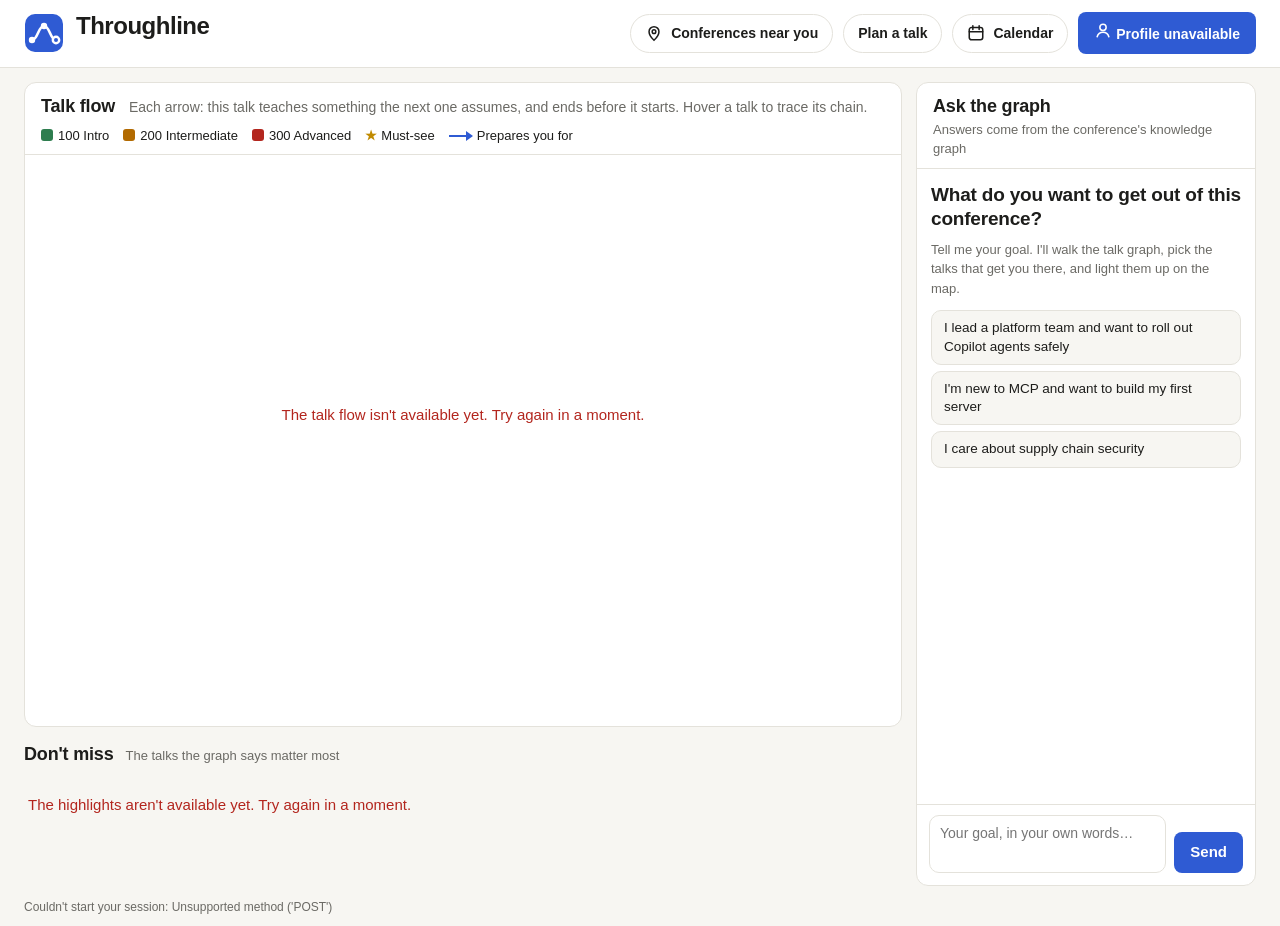
==== commit 617da558: "Landing chat ('Ask the graph'), conferences near you, and agent fixes Landing page: - 'Ask the graph" ====
--- a/web/index.html
+++ b/web/index.html
@@ -9,20 +9,29 @@
 </head>
 <body>
   <header class="lp-top">
-    <a class="lp-brand" href="/" aria-label="Throughline home">
-      <svg class="lp-logo" viewBox="0 0 40 40" aria-hidden="true">
-        <rect x="1" y="1" width="38" height="38" rx="10" class="lp-logo-bg"/>
-        <path d="M8 27 C 14 27, 14 13, 20 13 S 26 27, 32 27" class="lp-logo-line"/>
-        <circle cx="8" cy="27" r="3.2" class="lp-logo-dot"/>
-        <circle cx="20" cy="13" r="3.2" class="lp-logo-dot"/>
-        <circle cx="32" cy="27" r="3.2" class="lp-logo-dot lp-logo-end"/>
-      </svg>
+    <div class="lp-brand">
+      <a class="lp-brand-link" href="/" aria-label="Throughline home">
+        <svg class="lp-logo" viewBox="0 0 40 40" aria-hidden="true">
+          <rect x="1" y="1" width="38" height="38" rx="10" class="lp-logo-bg"/>
+          <path d="M8 27 C 14 27, 14 13, 20 13 S 26 27, 32 27" class="lp-logo-line"/>
+          <circle cx="8" cy="27" r="3.2" class="lp-logo-dot"/>
+          <circle cx="20" cy="13" r="3.2" class="lp-logo-dot"/>
+          <circle cx="32" cy="27" r="3.2" class="lp-logo-dot lp-logo-end"/>
+        </svg>
+      </a>
       <span class="lp-brand-text">
-        <span class="lp-wordmark">Throughline</span>
-        <span class="lp-sub">GitHub Universe 2026 · Oct 28–29</span>
+        <a class="lp-wordmark" href="/">Throughline</a>
+        <button class="lp-conf" id="conf-picker" type="button" aria-haspopup="dialog" title="Conferences">
+          <span id="conf-label" class="lp-sub">&nbsp;</span>
+          <svg class="lp-caret" viewBox="0 0 12 12" aria-hidden="true"><path d="M3 4.5l3 3 3-3"/></svg>
+        </button>
       </span>
-    </a>
+    </div>
     <nav class="lp-actions">
+      <button class="lp-btn ghost" id="open-nearby" type="button" aria-haspopup="dialog">
+        <svg viewBox="0 0 20 20" aria-hidden="true"><path d="M10 18s-5.5-5.2-5.5-9.5a5.5 5.5 0 0 1 11 0C15.5 12.8 10 18 10 18z"/><circle cx="10" cy="8.5" r="2"/></svg>
+        Conferences near you
+      </button>
       <a class="lp-btn ghost" href="/talk.html">Plan a talk</a>
       <button class="lp-btn ghost" id="open-calendar" type="button" aria-haspopup="dialog">
         <svg viewBox="0 0 20 20" aria-hidden="true"><rect x="2.5" y="4" width="15" height="13.5" rx="2.5"/><path d="M2.5 8.5h15M6.5 2v4M13.5 2v4"/></svg>
@@ -57,10 +66,38 @@
           <button type="button" data-zoom="out" aria-label="Zoom out">−</button>
           <button type="button" data-zoom="fit" aria-label="Fit to width">Fit</button>
         </div>
+        <div class="lp-hl" id="flow-hl" hidden>
+          <span id="flow-hl-text"></span>
+          <button type="button" id="flow-hl-clear">Show everything</button>
+        </div>
         <div class="lp-card" id="flow-card" role="status" hidden></div>
         <div class="lp-state" id="flow-state"><span class="spinner"></span> Building the talk flow from the graph…</div>
       </div>
     </section>
+
+    <aside class="lp-chat" id="chat" aria-labelledby="chat-title">
+      <div class="chat-inner">
+        <div class="chat-head">
+          <h2 id="chat-title">Ask the graph</h2>
+          <span class="muted">Answers come from the conference's knowledge graph</span>
+        </div>
+        <div class="chat-log" id="chat-log" aria-live="polite">
+          <div class="chat-intro" id="chat-intro">
+            <p class="chat-q">What do you want to get out of this conference?</p>
+            <p class="muted">Tell me your goal. I'll walk the talk graph, pick the talks that get you there, and light them up on the map.</p>
+            <div class="chat-examples" id="chat-examples">
+              <button type="button" class="chip" data-goal="I lead a platform team and want to roll out Copilot agents safely">I lead a platform team and want to roll out Copilot agents safely</button>
+              <button type="button" class="chip" data-goal="I'm new to MCP and want to build my first server">I'm new to MCP and want to build my first server</button>
+              <button type="button" class="chip" data-goal="I care about supply chain security">I care about supply chain security</button>
+            </div>
+          </div>
+        </div>
+        <form class="chat-form" id="chat-form">
+          <textarea id="chat-input" rows="2" maxlength="2000" placeholder="Your goal, in your own words…" aria-label="Your goal"></textarea>
+          <button class="primary" id="chat-send" type="submit">Send</button>
+        </form>
+      </div>
+    </aside>
 
     <section class="lp-featured" aria-labelledby="featured-title">
       <div class="lp-featured-head">
@@ -96,6 +133,29 @@
     <div id="profile-body"></div>
   </dialog>
 
+  <dialog id="conferences" class="lp-dialog lp-conf-dialog" aria-labelledby="cf-title">
+    <button class="cal-close" type="button" data-close aria-label="Close">×</button>
+    <span class="label">Conferences</span>
+    <h2 id="cf-title">Conferences</h2>
+    <div id="cf-loaded" class="cf-section"></div>
+    <div class="cf-section" id="cf-near">
+      <h3>Conferences near you</h3>
+      <p class="muted">Throughline can look for conferences happening near you. Your location is only used for this one search and isn't stored.</p>
+      <div class="cf-ask">
+        <button class="lp-btn ghost" type="button" id="cf-locate">
+          <svg viewBox="0 0 20 20" aria-hidden="true"><path d="M10 18s-5.5-5.2-5.5-9.5a5.5 5.5 0 0 1 11 0C15.5 12.8 10 18 10 18z"/><circle cx="10" cy="8.5" r="2"/></svg>
+          Use my location
+        </button>
+        <span class="muted">or</span>
+        <form id="cf-form" class="cf-form">
+          <input id="cf-place" maxlength="80" placeholder="Type a city, e.g. Boston" aria-label="City">
+          <button class="primary" type="submit">Search</button>
+        </form>
+      </div>
+      <div id="cf-results" class="cf-results" role="status"></div>
+    </div>
+  </dialog>
+
   <datalist id="role-options">
     <option value="Developer"></option>
     <option value="Team lead / manager"></option>
--- a/web/landing.css
+++ b/web/landing.css
@@ -70,14 +70,21 @@
   display: flex; justify-content: space-between; align-items: center; gap: 16px;
   padding: 12px 24px; background: var(--panel); border-bottom: 1px solid var(--line);
 }
-.lp-brand { display: flex; align-items: center; gap: 12px; color: var(--ink); text-decoration: none; }
+.lp-brand { display: flex; align-items: center; gap: 12px; color: var(--ink); min-width: 0; }
+.lp-brand-link { display: flex; }
 .lp-logo { width: 40px; height: 40px; flex: 0 0 auto; }
 .lp-logo-bg { fill: var(--accent); }
 .lp-logo-line { fill: none; stroke: var(--on-accent); stroke-width: 2.6; stroke-linecap: round; }
 .lp-logo-dot { fill: var(--on-accent); }
 .lp-logo-end { fill: var(--accent); stroke: var(--on-accent); stroke-width: 2.4; }
 .lp-brand-text { display: flex; flex-direction: column; line-height: 1.15; }
-.lp-wordmark { font-size: 24px; font-weight: 750; letter-spacing: -0.02em; }
+.lp-wordmark { font-size: 24px; font-weight: 750; letter-spacing: -0.02em; color: var(--ink); text-decoration: none; }
+.lp-conf { display: inline-flex; align-items: center; gap: 4px; padding: 0; border: 0; background: none; text-align: left; max-width: 100%; }
+.lp-conf .lp-sub { white-space: nowrap; overflow: hidden; text-overflow: ellipsis; }
+.lp-conf:hover .lp-sub, .lp-conf:hover .lp-caret { color: var(--accent); stroke: var(--accent); }
+.lp-conf:disabled { cursor: default; }
+.lp-conf:disabled .lp-caret { display: none; }
+.lp-caret { width: 12px; height: 12px; fill: none; stroke: var(--muted); stroke-width: 1.6; stroke-linecap: round; stroke-linejoin: round; flex: 0 0 auto; }
 .lp-sub { color: var(--muted); font-size: 13px; }
 .lp-actions { display: flex; align-items: center; gap: 10px; }
 .lp-btn {
@@ -93,7 +100,14 @@
 .lp-btn #profile-label { overflow: hidden; text-overflow: ellipsis; }
 
 /* ---- main ---- */
-.lp-main { flex: 1; display: flex; flex-direction: column; gap: 14px; padding: 14px 24px 8px; min-height: 0; }
+.lp-main {
+  flex: 1; display: grid; grid-template-columns: minmax(0, 1fr) clamp(340px, 26vw, 460px);
+  grid-template-rows: auto auto; gap: 14px; padding: 14px 24px 8px; min-height: 0; align-content: start;
+}
+.lp-flow { grid-column: 1; grid-row: 1; }
+.lp-featured { grid-column: 1; grid-row: 2; min-width: 0; }
+/* The chat stays in view while the page scrolls, so the input is always reachable. */
+.lp-chat { grid-column: 2; grid-row: 1 / span 2; position: sticky; top: 14px; align-self: start; height: max(420px, calc(100vh - 96px)); }
 h2 { margin: 0; font-size: 18px; letter-spacing: -0.01em; }
 
 .lp-flow {
@@ -142,6 +156,71 @@
 .level.l200 { background: var(--l200); }
 .level.l300 { background: var(--l300); }
 .level.l0 { background: var(--l0); }
+
+/* Chat highlight: the talks the agent picked. */
+.lp-hl {
+  position: absolute; z-index: 4; left: 12px; top: 10px; display: flex; align-items: center; gap: 10px; max-width: calc(100% - 24px);
+  padding: 5px 6px 5px 12px; border: 1px solid var(--accent); border-radius: 999px; background: var(--panel); box-shadow: var(--shadow);
+  font-size: 13px; font-weight: 600; color: var(--accent);
+}
+.lp-hl span { overflow: hidden; text-overflow: ellipsis; white-space: nowrap; }
+.lp-hl button { flex: 0 0 auto; border: 0; border-radius: 999px; padding: 3px 12px; background: var(--accent); color: var(--on-accent); font-size: 12.5px; font-weight: 700; }
+
+/* ---- chat ---- */
+.chat-inner {
+  position: absolute; inset: 0; display: flex; flex-direction: column;
+  background: var(--panel); border: 1px solid var(--line); border-radius: 12px; overflow: hidden;
+}
+.chat-head { padding: 10px 16px 9px; border-bottom: 1px solid var(--line); display: flex; flex-direction: column; }
+.chat-log { flex: 1; min-height: 0; overflow-y: auto; padding: 14px 14px 6px; display: flex; flex-direction: column; gap: 12px; }
+.chat-intro { display: flex; flex-direction: column; gap: 8px; }
+.chat-intro p { margin: 0; }
+.chat-q { font-size: 19px; font-weight: 700; line-height: 1.3; letter-spacing: -0.01em; }
+.chat-examples { display: flex; flex-direction: column; gap: 6px; margin-top: 4px; }
+.chip {
+  text-align: left; padding: 8px 12px; border: 1px solid var(--line); border-radius: 10px; background: var(--bg);
+  font-size: 13.5px; line-height: 1.35; color: var(--ink);
+}
+.chip:hover:not(:disabled) { border-color: var(--accent); color: var(--accent); background: var(--accent-soft); }
+.chip:disabled { opacity: 0.55; cursor: default; }
+.msg { font-size: 14px; line-height: 1.5; overflow-wrap: anywhere; }
+.msg p { margin: 0; }
+.msg.user { align-self: flex-end; max-width: 88%; padding: 7px 12px; border-radius: 12px 12px 4px 12px; background: var(--accent); color: var(--on-accent); }
+.msg.agent { align-self: stretch; padding: 9px 12px; border-radius: 12px 12px 12px 4px; background: var(--bg); border: 1px solid var(--line); }
+.msg.agent.pending { display: flex; align-items: center; gap: 10px; color: var(--muted); }
+.msg.agent.error { color: var(--danger); }
+.msg-actions { display: flex; flex-wrap: wrap; gap: 6px; margin-top: 8px; }
+.linkbtn { border: 0; background: none; padding: 0; color: var(--accent); font-size: 13px; font-weight: 600; }
+.linkbtn:hover { text-decoration: underline; }
+.sugs { display: flex; flex-direction: column; gap: 6px; margin-top: 10px; }
+.sug {
+  display: grid; grid-template-columns: minmax(0, 1fr) auto; gap: 2px 8px; align-items: start; padding: 8px 10px;
+  background: var(--panel); border: 1px solid var(--line); border-left: 4px solid var(--accent); border-radius: 9px;
+}
+.sug:hover { border-color: var(--accent); }
+.sug-title { font-weight: 650; font-size: 13.5px; line-height: 1.3; color: var(--ink); text-decoration: none; }
+.sug-title:hover { color: var(--accent); }
+.sug-meta { grid-column: 1; color: var(--muted); font-size: 12px; }
+.sug-reason { grid-column: 1 / -1; font-size: 12.5px; color: var(--ink); opacity: 0.85; }
+.sug-save { grid-column: 2; grid-row: 1 / span 2; border: 1px solid var(--accent); border-radius: 999px; padding: 2px 10px; background: var(--panel); color: var(--accent); font-size: 12px; font-weight: 700; }
+.sug-save:hover:not(:disabled) { background: var(--accent-soft); }
+.sug-save.saved { background: var(--accent); color: var(--on-accent); cursor: default; }
+.how { margin-top: 8px; font-size: 13px; }
+.how summary { cursor: pointer; color: var(--muted); font-weight: 600; }
+.how summary:hover { color: var(--accent); }
+.step { border: 1px solid var(--line); border-radius: 8px; margin-top: 6px; padding: 5px 8px; background: var(--panel); }
+.step summary { cursor: pointer; font-size: 12.5px; overflow-wrap: anywhere; }
+.step-n { display: inline-block; min-width: 18px; height: 18px; border-radius: 50%; background: var(--accent-soft); color: var(--accent); text-align: center; font-size: 11px; font-weight: 700; line-height: 18px; }
+.step code { font-weight: 700; }
+.step pre { white-space: pre-wrap; word-break: break-word; font: 11.5px/1.45 ui-monospace, Menlo, monospace; border-radius: 6px; padding: 7px; margin: 6px 0 2px; background: var(--accent-soft); max-height: 240px; overflow: auto; }
+.step pre.result { background: var(--code-bg); }
+.chat-form { display: flex; gap: 8px; align-items: flex-end; padding: 10px 12px 12px; border-top: 1px solid var(--line); }
+.chat-form textarea {
+  flex: 1; resize: none; padding: 8px 10px; border: 1px solid var(--line); border-radius: 10px;
+  background: var(--panel); color: var(--ink); font: inherit; font-size: 14px; line-height: 1.4; min-height: 44px; max-height: 140px;
+}
+.chat-form textarea:disabled { opacity: 0.6; }
+.chat-form .primary:disabled { opacity: 0.6; cursor: default; }
 
 /* ---- don't miss ---- */
 .lp-featured-head { display: flex; align-items: baseline; gap: 12px; margin-bottom: 8px; }
@@ -242,11 +321,39 @@
 .lp-dialog .cal-close { top: 8px; right: 10px; }
 .lp-dialog a { color: var(--accent); }
 
+/* ---- conferences dialog ---- */
+.lp-conf-dialog { width: min(680px, 94vw); max-height: 88vh; overflow: auto; }
+.cf-section { margin-top: 14px; }
+.cf-section h3 { margin: 0 0 4px; font-size: 15px; }
+.cf-section p { margin: 0 0 8px; }
+.cf-ask { display: flex; flex-wrap: wrap; align-items: center; gap: 8px 10px; }
+.cf-form { display: flex; gap: 6px; flex: 1 1 240px; }
+.cf-form input { flex: 1; min-width: 0; padding: 8px 10px; border: 1px solid var(--line); border-radius: 8px; background: var(--panel); color: var(--ink); font: inherit; }
+.cf-results { margin-top: 12px; display: flex; flex-direction: column; gap: 8px; }
+.cf-results:empty { display: none; }
+.cf-state { display: flex; align-items: center; gap: 10px; color: var(--muted); font-size: 14px; padding: 6px 0; }
+.cf-state.error { color: var(--danger); }
+.cf-meta { color: var(--muted); font-size: 12.5px; }
+.cf-item { display: grid; grid-template-columns: minmax(0, 1fr) auto; gap: 2px 12px; padding: 10px 12px; border: 1px solid var(--line); border-radius: 10px; background: var(--bg); }
+.cf-item.current { border-color: var(--accent); }
+.cf-name { font-weight: 650; font-size: 14.5px; line-height: 1.3; }
+.cf-facts { grid-column: 1; color: var(--muted); font-size: 13px; }
+.cf-snippet { grid-column: 1 / -1; font-size: 12.5px; color: var(--muted); display: -webkit-box; -webkit-line-clamp: 2; -webkit-box-orient: vertical; overflow: hidden; }
+.cf-badge { grid-column: 2; grid-row: 1 / span 2; align-self: start; white-space: nowrap; }
+button.cf-badge { border: 0; cursor: pointer; }
+.cf-link { font-size: 13px; font-weight: 600; }
+
 .spinner { width: 16px; height: 16px; border-radius: 50%; border: 2px solid var(--line); border-top-color: var(--accent); animation: spin 0.8s linear infinite; flex: 0 0 auto; }
 @keyframes spin { to { transform: rotate(360deg); } }
 @keyframes rise { from { opacity: 0; transform: translateY(4px); } to { opacity: 1; transform: none; } }
 @media (prefers-reduced-motion: reduce) {
   *, *::before, *::after { animation: none !important; transition: none !important; }
+}
+
+@media (max-width: 1100px) {
+  .lp-main { grid-template-columns: minmax(0, 1fr); }
+  .lp-chat { grid-column: 1; grid-row: auto; position: relative; top: auto; height: 600px; }
+  .lp-featured { grid-row: auto; }
 }
 
 @media (max-width: 900px) {
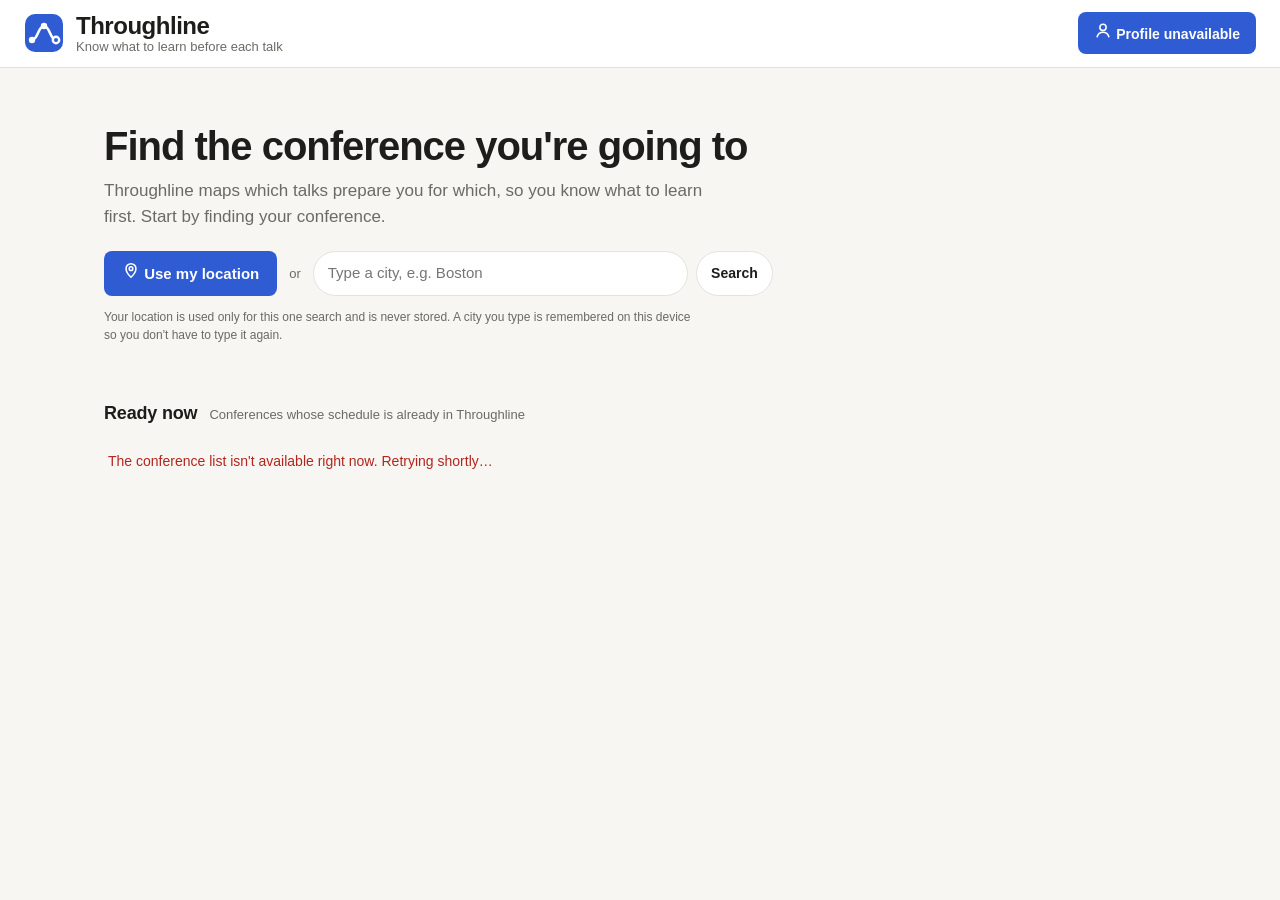
==== commit 99fa45ce: "Landing: start by finding your conference, then open its map - First screen: 'Find the conference yo" ====
--- a/web/index.html
+++ b/web/index.html
@@ -21,19 +21,20 @@
       </a>
       <span class="lp-brand-text">
         <a class="lp-wordmark" href="/">Throughline</a>
-        <button class="lp-conf" id="conf-picker" type="button" aria-haspopup="dialog" title="Conferences">
+        <span class="lp-sub" id="tagline">Know what to learn before each talk</span>
+        <button class="lp-conf" id="conf-picker" type="button" title="Change conference" hidden>
           <span id="conf-label" class="lp-sub">&nbsp;</span>
           <svg class="lp-caret" viewBox="0 0 12 12" aria-hidden="true"><path d="M3 4.5l3 3 3-3"/></svg>
         </button>
       </span>
     </div>
     <nav class="lp-actions">
-      <button class="lp-btn ghost" id="open-nearby" type="button" aria-haspopup="dialog">
+      <button class="lp-btn ghost" id="change-conf" type="button" hidden>
         <svg viewBox="0 0 20 20" aria-hidden="true"><path d="M10 18s-5.5-5.2-5.5-9.5a5.5 5.5 0 0 1 11 0C15.5 12.8 10 18 10 18z"/><circle cx="10" cy="8.5" r="2"/></svg>
-        Conferences near you
+        Change conference
       </button>
-      <a class="lp-btn ghost" href="/talk.html">Plan a talk</a>
-      <button class="lp-btn ghost" id="open-calendar" type="button" aria-haspopup="dialog">
+      <a class="lp-btn ghost" href="/talk.html" id="plan-link" hidden>Plan a talk</a>
+      <button class="lp-btn ghost" id="open-calendar" type="button" aria-haspopup="dialog" hidden>
         <svg viewBox="0 0 20 20" aria-hidden="true"><rect x="2.5" y="4" width="15" height="13.5" rx="2.5"/><path d="M2.5 8.5h15M6.5 2v4M13.5 2v4"/></svg>
         Calendar
       </button>
@@ -44,7 +45,49 @@
     </nav>
   </header>
 
-  <main class="lp-main">
+  <main class="pk-main" id="pickview">
+    <section class="pk" id="picker">
+      <div class="pk-hero">
+        <h1 id="pk-title">Find the conference you're going to</h1>
+        <p class="pk-lede">Throughline maps which talks prepare you for which, so you know what to learn first. Start by finding your conference.</p>
+        <div class="pk-ask">
+          <button class="lp-btn primary pk-locate" type="button" id="pk-locate">
+            <svg viewBox="0 0 20 20" aria-hidden="true"><path d="M10 18s-5.5-5.2-5.5-9.5a5.5 5.5 0 0 1 11 0C15.5 12.8 10 18 10 18z"/><circle cx="10" cy="8.5" r="2"/></svg>
+            Use my location
+          </button>
+          <span class="muted">or</span>
+          <form id="pk-form" class="pk-form">
+            <input id="pk-place" maxlength="80" placeholder="Type a city, e.g. Boston" aria-label="City" autocomplete="address-level2">
+            <button class="lp-btn ghost" type="submit">Search</button>
+          </form>
+        </div>
+        <p class="muted small pk-privacy">Your location is used only for this one search and is never stored. A city you type is remembered on this device so you don't have to type it again.</p>
+      </div>
+
+      <section class="pk-section" aria-labelledby="pk-ready-title">
+        <div class="pk-section-head">
+          <h2 id="pk-ready-title">Ready now</h2>
+          <span class="muted">Conferences whose schedule is already in Throughline</span>
+        </div>
+        <div class="pk-grid" id="pk-ready"><div class="pk-state"><span class="spinner"></span> Loading conferences…</div></div>
+      </section>
+
+      <section class="pk-section" id="pk-near" aria-labelledby="pk-near-title" hidden>
+        <div class="pk-section-head">
+          <h2 id="pk-near-title">Near you</h2>
+          <span class="muted" id="pk-meta"></span>
+        </div>
+        <div class="pk-grid" id="pk-results" role="status"></div>
+      </section>
+    </section>
+
+    <section class="pk-detail" id="detail" aria-labelledby="dt-title" hidden>
+      <button class="lp-btn ghost" type="button" id="dt-back">← All conferences</button>
+      <div class="pk-detail-card" id="dt-body"></div>
+    </section>
+  </main>
+
+  <main class="lp-main" id="mapview" hidden>
     <section class="lp-flow" aria-labelledby="flow-title">
       <div class="lp-flow-head">
         <p class="lp-explain"><span class="lp-h2" id="flow-title">Talk flow</span>
@@ -133,29 +176,6 @@
     <div id="profile-body"></div>
   </dialog>
 
-  <dialog id="conferences" class="lp-dialog lp-conf-dialog" aria-labelledby="cf-title">
-    <button class="cal-close" type="button" data-close aria-label="Close">×</button>
-    <span class="label">Conferences</span>
-    <h2 id="cf-title">Conferences</h2>
-    <div id="cf-loaded" class="cf-section"></div>
-    <div class="cf-section" id="cf-near">
-      <h3>Conferences near you</h3>
-      <p class="muted">Throughline can look for conferences happening near you. Your location is only used for this one search and isn't stored.</p>
-      <div class="cf-ask">
-        <button class="lp-btn ghost" type="button" id="cf-locate">
-          <svg viewBox="0 0 20 20" aria-hidden="true"><path d="M10 18s-5.5-5.2-5.5-9.5a5.5 5.5 0 0 1 11 0C15.5 12.8 10 18 10 18z"/><circle cx="10" cy="8.5" r="2"/></svg>
-          Use my location
-        </button>
-        <span class="muted">or</span>
-        <form id="cf-form" class="cf-form">
-          <input id="cf-place" maxlength="80" placeholder="Type a city, e.g. Boston" aria-label="City">
-          <button class="primary" type="submit">Search</button>
-        </form>
-      </div>
-      <div id="cf-results" class="cf-results" role="status"></div>
-    </div>
-  </dialog>
-
   <datalist id="role-options">
     <option value="Developer"></option>
     <option value="Team lead / manager"></option>
--- a/web/landing.css
+++ b/web/landing.css
@@ -321,27 +321,52 @@
 .lp-dialog .cal-close { top: 8px; right: 10px; }
 .lp-dialog a { color: var(--accent); }
 
-/* ---- conferences dialog ---- */
-.lp-conf-dialog { width: min(680px, 94vw); max-height: 88vh; overflow: auto; }
-.cf-section { margin-top: 14px; }
-.cf-section h3 { margin: 0 0 4px; font-size: 15px; }
-.cf-section p { margin: 0 0 8px; }
-.cf-ask { display: flex; flex-wrap: wrap; align-items: center; gap: 8px 10px; }
-.cf-form { display: flex; gap: 6px; flex: 1 1 240px; }
-.cf-form input { flex: 1; min-width: 0; padding: 8px 10px; border: 1px solid var(--line); border-radius: 8px; background: var(--panel); color: var(--ink); font: inherit; }
-.cf-results { margin-top: 12px; display: flex; flex-direction: column; gap: 8px; }
-.cf-results:empty { display: none; }
-.cf-state { display: flex; align-items: center; gap: 10px; color: var(--muted); font-size: 14px; padding: 6px 0; }
-.cf-state.error { color: var(--danger); }
-.cf-meta { color: var(--muted); font-size: 12.5px; }
-.cf-item { display: grid; grid-template-columns: minmax(0, 1fr) auto; gap: 2px 12px; padding: 10px 12px; border: 1px solid var(--line); border-radius: 10px; background: var(--bg); }
-.cf-item.current { border-color: var(--accent); }
-.cf-name { font-weight: 650; font-size: 14.5px; line-height: 1.3; }
-.cf-facts { grid-column: 1; color: var(--muted); font-size: 13px; }
-.cf-snippet { grid-column: 1 / -1; font-size: 12.5px; color: var(--muted); display: -webkit-box; -webkit-line-clamp: 2; -webkit-box-orient: vertical; overflow: hidden; }
-.cf-badge { grid-column: 2; grid-row: 1 / span 2; align-self: start; white-space: nowrap; }
-button.cf-badge { border: 0; cursor: pointer; }
-.cf-link { font-size: 13px; font-weight: 600; }
+/* ---- step 1: find your conference ---- */
+.pk-main { flex: 1; width: 100%; max-width: 1120px; margin: 0 auto; padding: 0 24px 24px; }
+.pk-hero { padding: 56px 0 30px; max-width: 720px; }
+.pk-hero h1, .pk-detail h1 { margin: 0 0 10px; font-size: clamp(28px, 3.4vw, 40px); line-height: 1.12; letter-spacing: -0.025em; font-weight: 750; }
+.pk-lede { margin: 0 0 22px; font-size: 17px; color: var(--muted); max-width: 600px; }
+.pk-ask { display: flex; flex-wrap: wrap; align-items: center; gap: 10px 12px; }
+.pk-locate { padding: 10px 18px; font-size: 15px; }
+.pk-form { display: flex; gap: 8px; flex: 1 1 300px; max-width: 460px; }
+.pk-form input {
+  flex: 1; min-width: 0; padding: 10px 14px; border: 1px solid var(--line); border-radius: 999px;
+  background: var(--panel); color: var(--ink); font: inherit; font-size: 15px;
+}
+.pk-form input:focus { border-color: var(--accent); outline: none; box-shadow: 0 0 0 3px var(--accent-soft); }
+.pk-ask button:disabled { opacity: 0.6; cursor: default; }
+.pk-privacy { margin: 12px 0 0; max-width: 600px; }
+.pk-section { margin-top: 26px; }
+.pk-section-head { display: flex; align-items: baseline; flex-wrap: wrap; gap: 4px 12px; margin-bottom: 10px; }
+.pk-grid { display: grid; grid-template-columns: repeat(auto-fill, minmax(300px, 1fr)); gap: 12px; }
+.pk-state { grid-column: 1 / -1; display: flex; align-items: flex-start; gap: 10px; color: var(--muted); font-size: 14px; padding: 14px 4px; }
+.pk-state.error { color: var(--danger); }
+.pk-state .spinner { margin-top: 2px; }
+.pk-elapsed { font-variant-numeric: tabular-nums; color: var(--ink); }
+.pk-bar { display: block; width: min(320px, 70vw); height: 4px; margin-top: 10px; border-radius: 999px; background: var(--line); overflow: hidden; }
+.pk-bar i { display: block; width: 35%; height: 100%; border-radius: 999px; background: var(--accent); animation: slide 1.4s ease-in-out infinite; }
+@keyframes slide { from { transform: translateX(-100%); } to { transform: translateX(300%); } }
+.pk-card {
+  display: flex; flex-direction: column; gap: 6px; padding: 14px 16px; min-width: 0; cursor: pointer;
+  background: var(--panel); border: 1px solid var(--line); border-radius: 12px; transition: border-color 0.15s, transform 0.15s;
+}
+.pk-card:hover { border-color: var(--accent); transform: translateY(-1px); }
+.pk-card.ready { border-color: color-mix(in srgb, var(--ok) 45%, var(--line)); box-shadow: inset 4px 0 0 var(--ok); }
+.pk-card.ready:hover { border-color: var(--accent); }
+.pk-card h3 { margin: 0; font-size: 16px; line-height: 1.3; overflow-wrap: anywhere; }
+.pk-facts { margin: 0; color: var(--muted); font-size: 13.5px; }
+.pk-snippet { margin: 0; font-size: 13px; color: var(--ink); opacity: 0.8; display: -webkit-box; -webkit-line-clamp: 2; -webkit-box-orient: vertical; overflow: hidden; }
+.pk-card-foot { display: flex; align-items: center; gap: 12px; margin-top: auto; padding-top: 6px; }
+.pk-card-foot .primary { padding: 7px 14px; font-size: 14px; }
+.pk-more { padding: 6px 14px; font-size: 13.5px; }
+.pk-link { color: var(--accent); font-size: 13px; font-weight: 600; }
+
+/* ---- step 2 for a conference without a map ---- */
+.pk-detail { padding: 32px 0; max-width: 720px; }
+.pk-detail-card { margin-top: 18px; padding: 24px 26px; background: var(--panel); border: 1px solid var(--line); border-radius: 14px; }
+.pk-detail-card h1 { font-size: clamp(24px, 2.8vw, 32px); margin: 4px 0 8px; }
+.pk-detail-card p { margin: 0 0 8px; }
+.pk-note { margin-top: 14px; padding: 12px 14px; border-radius: 10px; background: var(--warn-soft); color: var(--warn); font-size: 14px; font-weight: 600; }
 
 .spinner { width: 16px; height: 16px; border-radius: 50%; border: 2px solid var(--line); border-top-color: var(--accent); animation: spin 0.8s linear infinite; flex: 0 0 auto; }
 @keyframes spin { to { transform: rotate(360deg); } }
@@ -362,4 +387,7 @@
   .lp-actions { flex-wrap: wrap; }
   .lp-canvas-wrap { height: 70vh; }
   .cal-body { padding: 0 16px 16px; }
-}
+  .pk-main { padding: 0 16px 20px; }
+  .pk-hero { padding-top: 32px; }
+  .pk-grid { grid-template-columns: minmax(0, 1fr); }
+}
